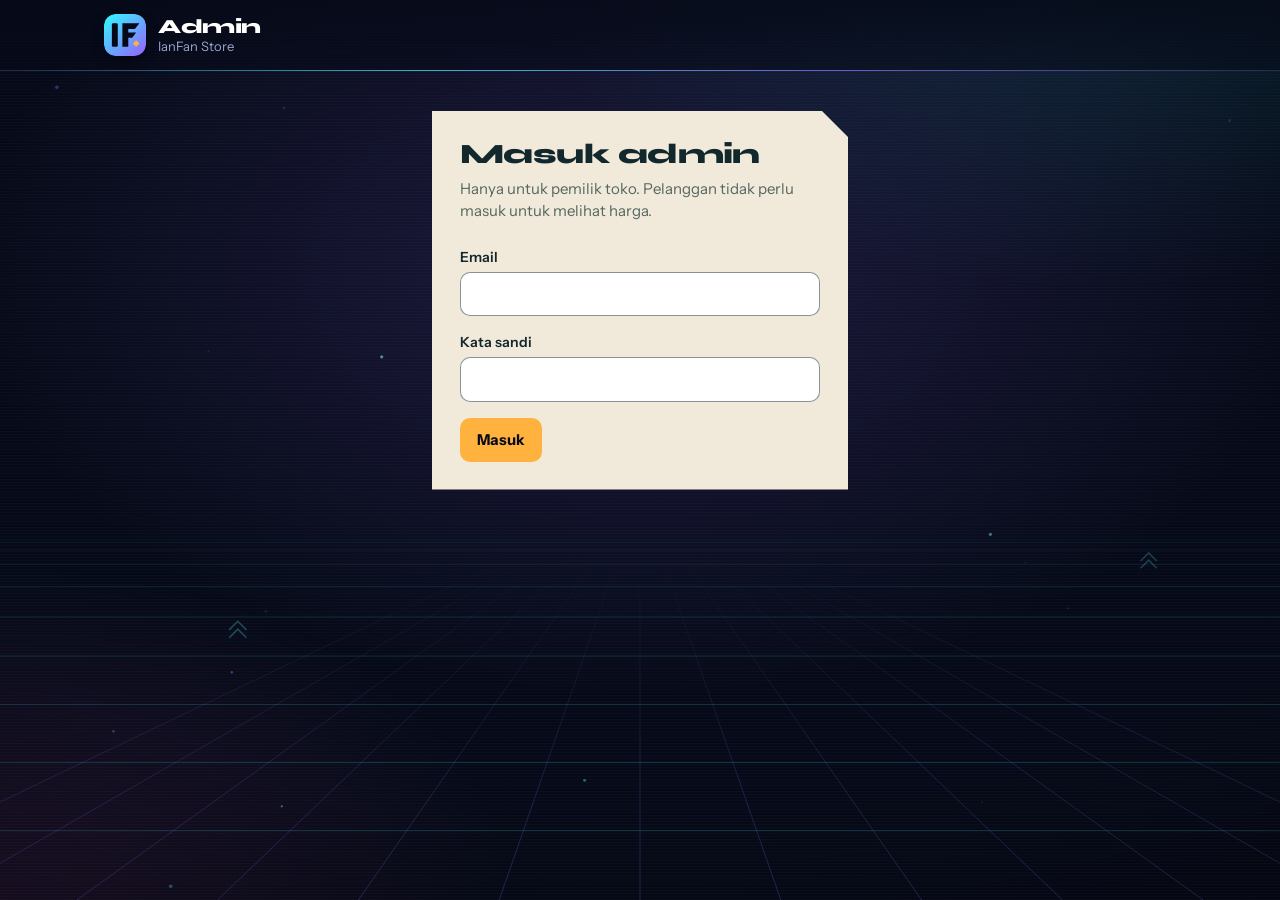
==== admin/index.html @ e7a220fb "Daftar harga satu kategori per tampilan + isi paket dilipat; admin: kategori dilipat, cari produk, s" ====
<!DOCTYPE html>
<html lang="id" data-basis="../">
<head>
<meta charset="utf-8">
<meta name="viewport" content="width=device-width, initial-scale=1">
<meta name="color-scheme" content="dark">
<meta name="robots" content="noindex">
<meta name="theme-color" content="#060a18">
<link rel="icon" href="../assets/img/favicon.svg" type="image/svg+xml">
<link rel="icon" href="../assets/img/favicon-32.png" sizes="32x32" type="image/png">
<link rel="apple-touch-icon" href="../assets/img/apple-touch-icon.png">
<title>Admin | IanFan Store</title>
<link rel="preload" href="../assets/fonts/syne-latin-wght-normal.woff2" as="font" type="font/woff2" crossorigin>
<link rel="preload" href="../assets/fonts/instrument-sans-latin-wght-normal.woff2" as="font" type="font/woff2" crossorigin>
<link rel="stylesheet" href="../assets/css/style.css?v=5">
<link rel="stylesheet" href="../assets/css/tema.css?v=5">
</head>
<body class="halaman-admin">
<canvas id="latar" aria-hidden="true"></canvas>
<a class="lewati" href="#isi">Lewati ke isi</a>

<header class="kepala">
  <div class="wadah kepala-isi">
    <a class="merek" href="../" aria-label="IanFan Store, ke situs">
      <span class="merek-tanda" aria-hidden="true"><img src="../assets/img/logo.svg" width="42" height="42" alt=""></span>
      <span class="merek-nama">Admin<span class="merek-ket" id="namaTokoAdmin">IanFan Store</span></span>
    </a>
    <div class="kepala-aksi" id="aksiKepala" hidden>
      <a class="btn btn--terang btn--kecil" href="../" target="_blank" rel="noopener">Lihat situs</a>
      <button type="button" class="btn btn--terang btn--kecil" id="btn-keluar">Keluar</button>
    </div>
  </div>
</header>

<main id="isi" tabindex="-1">
  <div class="wadah">
    <p class="status" id="memuat">Memuat…</p>

    <!-- Masuk -->
    <section id="v-masuk" class="panel-admin panel-masuk" hidden aria-labelledby="h-masuk">
      <h1 id="h-masuk">Masuk admin</h1>
      <p class="bantu-p">Hanya untuk pemilik toko. Pelanggan tidak perlu masuk untuk melihat harga.</p>
      <form id="form-masuk" novalidate>
        <div class="isian"><label for="email">Email</label><input id="email" type="email" autocomplete="username" required></div>
        <div class="isian"><label for="sandi">Kata sandi</label><input id="sandi" type="password" autocomplete="current-password" required></div>
        <button class="btn btn--amber" type="submit" id="btn-masuk">Masuk</button>
        <p class="galat-p" id="galat-masuk" role="alert"></p>
      </form>
    </section>

    <!-- Admin -->
    <div id="v-admin" hidden>
      <div class="pita" id="pita-lokal" role="note" hidden>
        <strong>Mode lokal.</strong> Perubahan di halaman ini hanya tersimpan di browser ini, jadi pelanggan belum melihatnya.
        Sambungkan database (README, langkah 2) agar perubahan langsung tampil untuk semua orang.
        Sementara itu, unduh data lalu simpan sebagai <code>data/games/&lt;kode&gt;/&lt;kode&gt;.json</code> di repo.
      </div>

      <div class="app-admin">
        <aside class="sisi" aria-label="Daftar game">
          <h1 class="judul-sisi">Game</h1>
          <div class="game-pilih" id="game-pilih" role="group" aria-label="Pilih game"></div>
          <div class="sisi-aksi">
            <button type="button" class="btn btn--amber btn--kecil" id="btn-game-baru">Tambah game</button>
            <button type="button" class="btn btn--terang btn--kecil" id="btn-ekspor">Unduh data</button>
            <button type="button" class="btn btn--terang btn--kecil" id="btn-setel" hidden>Kembalikan data awal</button>
          </div>
        </aside>

        <section class="utama" id="area-game" aria-live="polite"></section>
      </div>
    </div>
  </div>
</main>

<p class="toast" id="toast" role="status" aria-live="polite" hidden></p>

<!-- Dialog: game -->
<dialog id="dlg-game" aria-labelledby="dlg-game-h">
  <form id="form-game" novalidate>
    <h2 id="dlg-game-h">Game</h2>
    <div class="isian"><label for="g-nama">Nama game</label><input id="g-nama" type="text" maxlength="80" placeholder="Honkai: Star Rail" required></div>
    <div class="dua-kolom">
      <div class="isian"><label for="g-kode">Kode singkat</label><input id="g-kode" type="text" maxlength="12" placeholder="HSR"><p class="petunjuk">Tampil besar di kartu. Contoh: HSR, ML, GI.</p></div>
      <div class="isian"><label for="g-slug">Alamat (huruf kecil)</label><input id="g-slug" type="text" maxlength="40" placeholder="hsr"><p class="petunjuk" id="g-slug-ket">Dipakai di link, misalnya #/game/hsr.</p></div>
    </div>
    <div class="isian"><label for="g-sub">Keterangan singkat <span class="opsional">(opsional)</span></label><input id="g-sub" type="text" maxlength="160" placeholder="Joki akun, rawat akun, eksplorasi"></div>
    <div class="isian logo-isian">
      <span class="label-p" id="g-logo-l">Logo game <span class="opsional">(opsional)</span></span>
      <div class="logo-baris">
        <span class="logo-pratinjau" id="g-logo-pr" aria-hidden="true"></span>
        <div class="logo-aksi" role="group" aria-labelledby="g-logo-l">
          <button type="button" class="btn btn--garis btn--kecil" id="g-logo-cari">Cari otomatis</button>
          <label class="btn btn--garis btn--kecil" for="g-logo-file">Unggah gambar</label>
          <input id="g-logo-file" type="file" accept="image/*" hidden>
          <button type="button" class="btn btn--garis btn--kecil" id="g-logo-hapus">Hapus</button>
        </div>
      </div>
      <input id="g-logo-link" type="text" inputmode="url" placeholder="atau tempel link gambar (https://...)" aria-label="Link gambar logo" autocomplete="off">
      <p class="petunjuk" id="g-logo-ket" role="status">Dicari otomatis dari nama game. Pilih yang paling cocok.</p>
      <div class="logo-hasil" id="g-logo-hasil"></div>
    </div>
    <label class="centang"><input id="g-aktif" type="checkbox" checked> Tampilkan di situs</label>
    <p class="galat-p" id="g-galat" role="alert"></p>
    <div class="dlg-aksi"><button type="button" class="btn btn--garis" data-tutup>Batal</button><button class="btn btn--amber" type="submit">Simpan</button></div>
  </form>
</dialog>

<!-- Dialog: kategori -->
<dialog id="dlg-kat" aria-labelledby="dlg-kat-h">
  <form id="form-kat" novalidate>
    <h2 id="dlg-kat-h">Kategori</h2>
    <div class="isian"><label for="k-nama">Nama kategori</label><input id="k-nama" type="text" maxlength="80" placeholder="Rawat Akun" required></div>
    <div class="isian"><label for="k-ket">Catatan untuk pelanggan <span class="opsional">(opsional)</span></label><textarea id="k-ket" rows="3" maxlength="500" placeholder="Contoh: Ambil chest, puzzle, dan minigame di dunia tersebut."></textarea></div>
    <p class="galat-p" id="k-galat" role="alert"></p>
    <div class="dlg-aksi"><button type="button" class="btn btn--garis" data-tutup>Batal</button><button class="btn btn--amber" type="submit">Simpan</button></div>
  </form>
</dialog>

<!-- Dialog: produk -->
<dialog id="dlg-prod" aria-labelledby="dlg-prod-h">
  <form id="form-prod" novalidate>
    <h2 id="dlg-prod-h">Produk</h2>
    <div class="isian"><label for="p-nama">Nama produk</label><input id="p-nama" type="text" maxlength="120" placeholder="Paket Lv" required></div>
    <div class="isian"><label for="p-termasuk">Yang termasuk <span class="opsional">(opsional)</span></label><textarea id="p-termasuk" rows="3" maxlength="600" placeholder="Contoh: LV sampai 60, bonus rank X4"></textarea></div>
    <fieldset class="opsi-set">
      <legend>Harga</legend>
      <p class="petunjuk">Ketik angka biasa (60000) atau singkat (60k). Satu produk boleh punya beberapa harga, misalnya per map dan paket semua map.</p>
      <div id="p-opsi"></div>
      <button type="button" class="btn btn--garis btn--kecil" id="p-tambah-opsi">Tambah pilihan harga</button>
    </fieldset>
    <label class="centang"><input id="p-tersedia" type="checkbox" checked> Tersedia (matikan jika sedang penuh atau tutup)</label>
    <p class="galat-p" id="p-galat" role="alert"></p>
    <div class="dlg-aksi"><button type="button" class="btn btn--garis" data-tutup>Batal</button><button class="btn btn--amber" type="submit">Simpan</button></div>
  </form>
</dialog>

<!-- Dialog: impor teks -->
<dialog id="dlg-impor" aria-labelledby="dlg-impor-h" class="lebar">
  <form id="form-impor" novalidate>
    <h2 id="dlg-impor-h">Impor dari teks</h2>
    <p class="petunjuk">Tempel daftar harga dalam format di bawah. Hasilnya diperiksa dulu sebelum dimasukkan.</p>
    <details class="contoh">
      <summary>Lihat format</summary>
      <pre>---------- RAWAT AKUN ----------
Monthly = 65K
  Termasuk: Daily, Weekly boss, MoC
1 Patch = 100K

---------- EKSPLORASI ----------
KET: Ambil chest dan puzzle di dunia tersebut.
Penacony = 20K-30K/map, paket semua map 180K

TIDAK MASUK LIST   (semua di bawah baris ini diabaikan)</pre>
      <p class="petunjuk">Baris <code>Nama = Harga</code> adalah produk. Baris <code>Termasuk:</code> dan <code>KET:</code> hanya keterangan. Beberapa harga dipisah koma.</p>
    </details>
    <div class="isian"><label for="i-teks">Teks daftar harga</label><textarea id="i-teks" rows="10" spellcheck="false"></textarea></div>
    <button type="button" class="btn btn--ink btn--kecil" id="i-baca">Periksa teks</button>
    <div id="i-hasil" class="hasil-impor" role="status"></div>
    <label class="centang" id="i-ganti-wrap" hidden><input id="i-ganti" type="checkbox"> Hapus dulu semua kategori game ini, ganti dengan isi teks</label>
    <p class="galat-p" id="i-galat" role="alert"></p>
    <div class="dlg-aksi"><button type="button" class="btn btn--garis" data-tutup>Batal</button><button class="btn btn--amber" type="submit" id="i-masuk" disabled>Masukkan ke game</button></div>
  </form>
</dialog>

<!-- Dialog: konfirmasi -->
<dialog id="dlg-konfirm" aria-labelledby="dlg-konfirm-h">
  <form method="dialog" id="form-konfirm">
    <h2 id="dlg-konfirm-h">Yakin?</h2>
    <p id="konfirm-isi" class="konfirm-isi"></p>
    <div class="dlg-aksi"><button type="button" class="btn btn--garis" data-tutup>Batal</button><button class="btn btn--bahaya-isi" type="submit" id="konfirm-ya" value="ya">Hapus</button></div>
  </form>
</dialog>

<script src="../assets/js/config/config.js?v=5"></script>
<script src="../assets/js/lib/util.js?v=5"></script>
<script src="../assets/js/lib/impor.js?v=5"></script>
<script src="../assets/js/lib/logo.js?v=1"></script>
<script src="../assets/js/data/data.js?v=5"></script>
<script src="../assets/js/lib/latar.js?v=5" defer></script>
<script src="../assets/js/pages/admin.js?v=5" defer></script>
</body>
</html>
---- assets/css/style.css ----
/* IanFan Store.
   Gagasan: papan menu. Latar teal tinta yang gelap, daftar harga di atas kertas pasir
   dengan titik penghubung nama ke harga (seperti daftar menu), amber hanya untuk aksi dan penanda. */

@font-face { font-family: "Syne"; src: url("../fonts/syne-latin-wght-normal.woff2") format("woff2"); font-weight: 400 800; font-style: normal; font-display: swap; }
@font-face { font-family: "Instrument Sans"; src: url("../fonts/instrument-sans-latin-wght-normal.woff2") format("woff2"); font-weight: 400 700; font-style: normal; font-display: swap; }

:root {
  --ink: #0c2a2f;
  --ink-2: #12373d;
  --ink-3: #1b4a52;
  --garis-d: rgba(241, 234, 219, .18);
  --pasir: #f1eadb;
  --pasir-2: #e4d9c0;
  --teks-p: #13282c;
  --redup-p: #566660;
  --teks-d: #f1eadb;
  --redup-d: #a9bfba;
  --amber: #ffb23e;
  --amber-2: #f09a14;
  --galat-p: #a8322a;
  --galat-d: #ff9d8a;
  --ok-p: #1c6b45;

  --font-display: "Syne", "Segoe UI", system-ui, sans-serif;
  --font-body: "Instrument Sans", "Segoe UI", system-ui, sans-serif;

  --s-2xs: 4px; --s-xs: 8px; --s-sm: 12px; --s-md: 16px; --s-lg: 24px; --s-xl: 40px; --s-2xl: 72px;
  --radius: 4px;
  --tap: 44px;
  --potong: 26px;
}

* { box-sizing: border-box; }
html { -webkit-text-size-adjust: 100%; scroll-behavior: smooth; }
body {
  margin: 0; min-height: 100vh;
  font-family: var(--font-body); font-size: 1rem; line-height: 1.5;
  color: var(--teks-d); background: var(--ink);
  display: flex; flex-direction: column;
}
h1, h2, h3 { font-family: var(--font-display); margin: 0; }
p { margin: 0; }
a { color: inherit; }
button { font-family: inherit; cursor: pointer; }
button:disabled { opacity: .55; cursor: not-allowed; }
input, select, textarea { font-family: inherit; }
img, svg { max-width: 100%; }
:focus-visible { outline: 3px solid var(--amber); outline-offset: 3px; }
.sr-only { position: absolute; width: 1px; height: 1px; margin: -1px; padding: 0; overflow: hidden; clip-path: inset(50%); white-space: nowrap; border: 0; }
[hidden] { display: none !important; }

.lewati { position: absolute; left: var(--s-md); top: -4rem; background: var(--amber); color: var(--ink); padding: var(--s-xs) var(--s-md); border-radius: var(--radius); font-weight: 600; z-index: 100; }
.lewati:focus { top: var(--s-md); }

.wadah { width: 100%; max-width: 72rem; margin-inline: auto; padding-inline: clamp(16px, 4vw, 40px); }
main { flex: 1; padding-bottom: var(--s-2xl); }

/* ---------- Kepala ---------- */
.kepala { padding-block: var(--s-md); }
.kepala-isi { display: flex; align-items: center; justify-content: space-between; gap: var(--s-md); }
.merek { display: inline-flex; align-items: center; gap: var(--s-sm); text-decoration: none; }
.merek-tanda { width: 40px; height: 40px; display: grid; place-items: center; background: var(--amber); color: var(--ink); font-family: var(--font-display); font-weight: 800; font-size: 1.0625rem; letter-spacing: -.04em; clip-path: polygon(0 0, calc(100% - 10px) 0, 100% 10px, 100% 100%, 0 100%); }
.merek-nama { white-space: nowrap; font-family: var(--font-display); font-weight: 800; font-size: 1.25rem; letter-spacing: -.02em; line-height: 1; }
.merek-ket { display: block; margin-top: 3px; font-family: var(--font-body); font-weight: 400; font-size: .8125rem; letter-spacing: 0; color: var(--redup-d); }
.tautan-balik { white-space: nowrap; display: inline-flex; align-items: center; gap: var(--s-xs); min-height: var(--tap); color: var(--teks-d); font-size: .9375rem; font-weight: 500; text-decoration: none; }
.tautan-balik:hover { color: var(--amber); }

/* ---------- Beranda ---------- */
.hero { padding-block: clamp(var(--s-lg), 6vw, var(--s-2xl)) clamp(var(--s-lg), 4vw, var(--s-xl)); }
.hero h1 { font-size: clamp(2.375rem, 1.1rem + 5.6vw, 5rem); font-weight: 800; line-height: 1.02; letter-spacing: -.035em; max-width: 14ch; }
.lead { margin-top: var(--s-md); max-width: 46ch; font-size: 1.0625rem; color: var(--redup-d); }

.grid-game { display: grid; grid-template-columns: repeat(auto-fill, minmax(min(100%, 19rem), 1fr)); gap: var(--s-md); list-style: none; margin: 0; padding: 0; }
.kartu-game {
  position: relative; display: flex; flex-direction: column; gap: var(--s-sm); height: 100%;
  padding: var(--s-lg); text-decoration: none;
  color: var(--teks-p); background: var(--pasir);
  clip-path: polygon(0 0, calc(100% - var(--potong)) 0, 100% var(--potong), 100% 100%, 0 100%);
  transition: transform .18s ease, background-color .18s ease;
}
.kartu-game:hover { transform: translateY(-4px); background: #fbf5e7; }
.kartu-game:focus-visible { outline-offset: -4px; outline-color: var(--ink); }
.kode { align-self: flex-start; padding: 6px 14px 8px; background: var(--ink); color: var(--amber); font-family: var(--font-display); font-weight: 800; font-size: clamp(1.75rem, 1.2rem + 2vw, 2.5rem); line-height: 1; letter-spacing: -.03em; }
.kartu-game h2 { font-size: 1.375rem; font-weight: 700; letter-spacing: -.015em; line-height: 1.2; }
.kartu-sub { color: var(--redup-p); font-size: .9375rem; }
.kartu-meta { margin-top: auto; padding-top: var(--s-sm); display: flex; flex-wrap: wrap; align-items: center; justify-content: space-between; gap: var(--s-xs) var(--s-md); border-top: 2px dotted rgba(19, 40, 44, .3); font-size: .9375rem; }
.kartu-meta strong { font-weight: 700; }
.kartu-lihat { display: inline-flex; align-items: center; gap: 6px; font-weight: 700; }
.kartu-lihat svg { transition: transform .18s ease; }
.kartu-game:hover .kartu-lihat svg { transform: translateX(4px); }

.kosong { padding: var(--s-xl) var(--s-lg); border: 2px dashed var(--garis-d); text-align: center; color: var(--redup-d); }
.kosong strong { display: block; color: var(--teks-d); font-family: var(--font-display); font-size: 1.25rem; margin-bottom: var(--s-xs); }
.status { padding: var(--s-lg) 0; color: var(--redup-d); }
.status--galat { color: var(--galat-d); }

/* ---------- Halaman game ---------- */
.judul-game { display: flex; flex-wrap: wrap; align-items: flex-end; gap: var(--s-md) var(--s-lg); padding-block: var(--s-lg) var(--s-lg); }
.judul-game .kode { font-size: clamp(2rem, 1.4rem + 3vw, 3.5rem); padding: 8px 18px 10px; }
.judul-game h1 { font-size: clamp(1.75rem, 1.2rem + 2.6vw, 3rem); font-weight: 800; line-height: 1.05; letter-spacing: -.03em; }
.meta-game { margin-top: var(--s-xs); color: var(--redup-d); font-size: .9375rem; }

.alat { position: sticky; top: 0; z-index: 20; background: var(--ink); border-block: 1px solid var(--garis-d); padding-block: var(--s-sm); margin-bottom: var(--s-lg); }
.alat-isi { display: flex; flex-direction: column; gap: var(--s-sm); }
.cari { position: relative; }
.cari input { width: 100%; min-height: var(--tap); padding: 0 var(--s-md) 0 44px; color: var(--teks-d); background: var(--ink-2); border: 1px solid var(--garis-d); border-radius: var(--radius); font-size: 1rem; }
.cari input::placeholder { color: var(--redup-d); }
.cari input:focus-visible { outline-offset: 0; border-color: var(--amber); }
.cari svg { position: absolute; left: 14px; top: 50%; transform: translateY(-50%); color: var(--redup-d); pointer-events: none; }
.chip-nav { display: flex; gap: var(--s-xs); overflow-x: auto; padding-bottom: 2px; scrollbar-width: none; -webkit-overflow-scrolling: touch; }
.chip-nav::-webkit-scrollbar { display: none; }
.chip { flex: none; min-height: 38px; padding: 0 var(--s-md); color: var(--teks-d); background: transparent; border: 1px solid var(--garis-d); border-radius: var(--radius); font-size: .9375rem; font-weight: 500; white-space: nowrap; }
.chip:hover { border-color: var(--teks-d); }
.chip[aria-current="true"] { background: var(--amber); border-color: var(--amber); color: var(--ink); font-weight: 600; }
@media (min-width: 56rem) { .alat-isi { flex-direction: row; align-items: center; } .cari { flex: 0 0 20rem; } .chip-nav { flex: 1; min-width: 0; } }

.blok { scroll-margin-top: 9.5rem; margin-bottom: var(--s-xl); break-inside: avoid; }
@media (min-width: 64rem) { #blok-daftar { columns: 2; column-gap: var(--s-xl); } }
.blok-kepala { display: flex; flex-wrap: wrap; align-items: baseline; gap: var(--s-2xs) var(--s-md); margin-bottom: var(--s-sm); }
.blok h2 { font-size: clamp(1.375rem, 1.1rem + 1.2vw, 1.875rem); font-weight: 700; letter-spacing: -.02em; line-height: 1.15; }
.blok-jumlah { color: var(--redup-d); font-size: .9375rem; }
.catatan { margin-bottom: var(--s-sm); padding: var(--s-sm) var(--s-md); border: 1px dashed var(--amber); border-radius: var(--radius); color: var(--teks-d); font-size: .9375rem; max-width: 62ch; }

.menu { list-style: none; margin: 0; padding: 0; color: var(--teks-p); background: var(--pasir); clip-path: polygon(0 0, calc(100% - var(--potong)) 0, 100% var(--potong), 100% 100%, 0 100%); }
.item { padding: var(--s-md) clamp(16px, 3vw, 28px); }
.item + .item { border-top: 1px dashed rgba(19, 40, 44, .3); }
.baris { display: flex; align-items: baseline; gap: var(--s-xs); }
.nama { font-weight: 600; font-size: 1.0625rem; line-height: 1.3; min-width: 0; overflow-wrap: anywhere; }
.titik { flex: 1; min-width: 1rem; border-bottom: 2px dotted rgba(19, 40, 44, .38); align-self: baseline; }
.harga { flex: none; font-weight: 700; font-size: 1.125rem; font-variant-numeric: tabular-nums; white-space: nowrap; }
.opsi { display: flex; align-items: baseline; gap: var(--s-xs); margin-top: 6px; padding-left: var(--s-md); }
.opsi-label { color: var(--redup-p); font-size: .9375rem; min-width: 0; overflow-wrap: anywhere; }
.opsi .harga { font-size: 1rem; }
.item-nama-saja .nama { font-size: 1.125rem; }
.termasuk { margin-top: 6px; max-width: 64ch; color: var(--redup-p); font-size: .9375rem; line-height: 1.5; }
.habis .nama, .habis .harga, .habis .opsi { opacity: .5; }
.habis .harga, .habis .opsi .harga { text-decoration: line-through; }
.label-habis { flex: none; align-self: center; padding: 1px 8px; border: 1px solid var(--galat-p); color: var(--galat-p); border-radius: 3px; font-size: .75rem; font-weight: 700; }
.pesan { display: inline-flex; align-items: center; min-height: 36px; margin-top: var(--s-xs); padding: 0 var(--s-sm); color: var(--ink); background: var(--amber); border-radius: var(--radius); font-size: .875rem; font-weight: 700; text-decoration: none; }
.pesan:hover { background: var(--amber-2); }
.pesan:focus-visible { outline-color: var(--ink); }

.kaki { padding-block: var(--s-lg); border-top: 1px solid var(--garis-d); color: var(--redup-d); font-size: .875rem; }
.kaki-isi { display: flex; flex-wrap: wrap; justify-content: space-between; gap: var(--s-xs) var(--s-lg); }
.kaki a { color: var(--redup-d); }
.kaki a:hover { color: var(--amber); }

/* ---------- Gerak: satu rangkaian saat halaman muncul ---------- */
@media (prefers-reduced-motion: no-preference) {
  @keyframes naik { from { opacity: 0; transform: translateY(16px); } to { opacity: 1; transform: none; } }
  @keyframes pop { 0% { opacity: 0; transform: scale(.6) rotate(-8deg); } 70% { opacity: 1; transform: scale(1.08) rotate(2deg); } 100% { opacity: 1; transform: none; } }
  .merek-tanda { animation: pop .55s cubic-bezier(.3, 1.4, .5, 1) backwards; }
  .tampil > * { animation: naik .55s cubic-bezier(.2, .7, .2, 1) backwards; }
  .tampil > :nth-child(1) { animation-delay: .05s; }
  .tampil > :nth-child(2) { animation-delay: .13s; }
  .tampil > :nth-child(3) { animation-delay: .21s; }
  .tampil > :nth-child(4) { animation-delay: .29s; }
  .tampil > :nth-child(n+5) { animation-delay: .37s; }
  .grid-game > li { animation: naik .55s cubic-bezier(.2, .7, .2, 1) backwards; }
  .grid-game > li:nth-child(1) { animation-delay: .3s; }
  .grid-game > li:nth-child(2) { animation-delay: .4s; }
  .grid-game > li:nth-child(3) { animation-delay: .5s; }
  .grid-game > li:nth-child(n+4) { animation-delay: .6s; }
}
@media (prefers-reduced-motion: reduce) {
  html { scroll-behavior: auto; }
  *, *::before, *::after { transition: none !important; }
}

/* =====================================================================
   Admin
   ===================================================================== */
.kepala-aksi { display: flex; gap: var(--s-xs); }

.btn { display: inline-flex; align-items: center; justify-content: center; gap: var(--s-xs); min-height: var(--tap); padding: 0 var(--s-md); border: 1px solid transparent; border-radius: var(--radius); font-size: .9375rem; font-weight: 700; line-height: 1.2; text-align: center; text-decoration: none; transition: background-color .12s ease, border-color .12s ease; }
.btn--kecil { min-height: 36px; padding: 0 var(--s-sm); font-size: .875rem; }
.btn--amber { background: var(--amber); color: var(--ink); }
.btn--amber:hover:not(:disabled) { background: var(--amber-2); }
.btn--ink { background: var(--ink); color: var(--teks-d); }
.btn--ink:hover:not(:disabled) { background: var(--ink-3); }
.btn--garis { background: transparent; color: var(--teks-p); border-color: rgba(19, 40, 44, .45); }
.btn--garis:hover:not(:disabled) { background: var(--pasir-2); border-color: var(--teks-p); }
.btn--bahaya { background: transparent; color: var(--galat-p); border-color: var(--galat-p); }
.btn--bahaya:hover:not(:disabled) { background: rgba(168, 50, 42, .1); }
.btn--bahaya-isi { min-height: var(--tap); padding: 0 var(--s-md); border: 0; border-radius: var(--radius); background: var(--galat-p); color: #fff; font-weight: 700; font-size: .9375rem; }
.btn--terang { background: transparent; color: var(--teks-d); border-color: var(--garis-d); }
.btn--terang:hover:not(:disabled) { border-color: var(--teks-d); }
.btn:focus-visible, .ikon-btn:focus-visible, .btn--bahaya-isi:focus-visible { outline-color: var(--amber); }
.panel-admin .btn:focus-visible, dialog .btn:focus-visible, dialog .btn--bahaya-isi:focus-visible, .panel-admin .ikon-btn:focus-visible { outline-color: var(--ink); }

.panel-admin { color: var(--teks-p); background: var(--pasir); padding: clamp(16px, 3vw, 28px); clip-path: polygon(0 0, calc(100% - var(--potong)) 0, 100% var(--potong), 100% 100%, 0 100%); }
.panel-admin h1, .panel-admin h2 { letter-spacing: -.02em; }
.panel-masuk { max-width: 26rem; margin: var(--s-xl) auto 0; }
.panel-masuk h1 { font-size: 1.75rem; font-weight: 800; line-height: 1.1; }
.bantu-p { margin: var(--s-xs) 0 var(--s-lg); color: var(--redup-p); font-size: .9375rem; }
.galat-p { margin-top: var(--s-sm); color: var(--galat-p); font-size: .9375rem; font-weight: 500; }
.galat-p:empty { display: none; }
.petunjuk { margin-top: 4px; color: var(--redup-p); font-size: .8125rem; line-height: 1.45; }

.isian { margin-bottom: var(--s-md); }
.isian label, .opsi-set legend { display: block; margin-bottom: 4px; font-size: .875rem; font-weight: 600; }
.isian input[type="text"], .isian input[type="email"], .isian input[type="password"], .isian textarea, .isian select, dialog textarea {
  width: 100%; min-height: var(--tap); padding: 10px 12px;
  color: var(--teks-p); background: #fff; border: 1px solid rgba(19, 40, 44, .5); border-radius: var(--radius);
  font-size: 1rem; line-height: 1.4;
}
textarea { resize: vertical; }
.isian input:focus-visible, .isian textarea:focus-visible, dialog textarea:focus-visible { outline: 3px solid var(--ink); outline-offset: 1px; }
.opsional { font-weight: 400; color: var(--redup-p); }
.centang { display: flex; align-items: flex-start; gap: var(--s-xs); margin-bottom: var(--s-md); font-size: .9375rem; cursor: pointer; }
.centang input, .saklar input { width: 20px; height: 20px; margin: 1px 0 0; accent-color: var(--ink); flex: none; }
.dua-kolom { display: grid; grid-template-columns: minmax(0, 1fr); gap: 0 var(--s-md); }
@media (min-width: 36rem) { .dua-kolom { grid-template-columns: repeat(2, minmax(0, 1fr)); } }

.pita { margin-bottom: var(--s-lg); padding: var(--s-sm) var(--s-md); background: var(--ink-2); border: 1px dashed var(--amber); border-radius: var(--radius); font-size: .9375rem; line-height: 1.55; }
.pita code { background: rgba(255, 255, 255, .08); color: var(--teks-d); }

.app-admin { display: grid; grid-template-columns: minmax(0, 1fr); gap: var(--s-lg); padding-top: var(--s-md); }
@media (min-width: 56rem) { .app-admin { grid-template-columns: 15rem minmax(0, 1fr); gap: var(--s-xl); align-items: start; } .sisi { position: sticky; top: var(--s-md); } }
.judul-sisi { font-size: 1.25rem; font-weight: 800; letter-spacing: -.02em; margin-bottom: var(--s-sm); }
.game-pilih { display: flex; flex-wrap: wrap; gap: var(--s-xs); margin-bottom: var(--s-md); }
@media (min-width: 56rem) { .game-pilih { flex-direction: column; flex-wrap: nowrap; } .game-pilih .chip { text-align: left; } }
.chip[aria-pressed="true"] { background: var(--amber); border-color: var(--amber); color: var(--ink); font-weight: 600; }
.tanda-sembunyi { font-weight: 400; opacity: .8; }
.kosong-kecil { color: var(--redup-d); font-size: .9375rem; padding: var(--s-xs) 0; }
.panel-admin .kosong-kecil { color: var(--redup-p); }
.sisi-aksi { display: flex; flex-wrap: wrap; gap: var(--s-xs); }
@media (min-width: 56rem) { .sisi-aksi { flex-direction: column; align-items: stretch; } }

.kode--kecil { padding: 4px 12px 6px; font-size: 1.5rem; }
.game-kepala { display: flex; flex-wrap: wrap; align-items: center; gap: var(--s-sm) var(--s-md); padding-bottom: var(--s-md); border-bottom: 2px solid var(--teks-p); }
.game-judul { flex: 1 1 14rem; min-width: 0; }
.game-judul h2 { font-size: clamp(1.375rem, 1.1rem + 1.2vw, 1.875rem); font-weight: 800; line-height: 1.1; }
.meta-admin { margin-top: 4px; color: var(--redup-p); font-size: .875rem; overflow-wrap: anywhere; }
.label-aktif { color: var(--ok-p); font-weight: 600; }
.label-sembunyi { color: var(--galat-p); font-weight: 600; }
.game-aksi, .alat-admin { display: flex; flex-wrap: wrap; gap: var(--s-xs); }
.alat-admin { padding-block: var(--s-md); }
.kosong-admin { max-width: 32rem; }
.kosong-admin h2 { font-size: 1.5rem; font-weight: 800; margin-bottom: var(--s-xs); }
.kosong-admin p { margin-bottom: var(--s-md); color: var(--redup-p); }

.kat-admin { padding-block: var(--s-md); border-top: 1px dashed rgba(19, 40, 44, .4); }
.kat-kepala { display: flex; flex-wrap: wrap; align-items: center; justify-content: space-between; gap: var(--s-xs) var(--s-md); }
.kat-kepala h3 { font-size: 1.25rem; font-weight: 700; letter-spacing: -.015em; }
.jml { font-family: var(--font-body); font-size: .875rem; font-weight: 400; color: var(--redup-p); }
.kat-aksi { display: flex; flex-wrap: wrap; align-items: center; gap: var(--s-xs); }
.ket-admin { margin-top: var(--s-xs); padding: var(--s-xs) var(--s-sm); border: 1px dashed rgba(19, 40, 44, .45); border-radius: var(--radius); color: var(--redup-p); font-size: .9375rem; }
.ikon-btn { width: 36px; height: 36px; display: inline-grid; place-items: center; flex: none; color: var(--teks-p); background: transparent; border: 1px solid rgba(19, 40, 44, .45); border-radius: var(--radius); }
.ikon-btn:hover { background: var(--pasir-2); border-color: var(--teks-p); }
.daftar-prod { list-style: none; margin: var(--s-sm) 0 var(--s-sm); padding: 0; }
.baris-admin { display: flex; flex-wrap: wrap; align-items: center; justify-content: space-between; gap: var(--s-xs) var(--s-md); padding: var(--s-sm) 0; }
.baris-admin + .baris-admin { border-top: 1px dashed rgba(19, 40, 44, .25); }
.baris-info { flex: 1 1 16rem; min-width: 0; }
.nama-admin { font-weight: 700; overflow-wrap: anywhere; }
.harga-admin { font-size: .9375rem; font-variant-numeric: tabular-nums; }
.termasuk-admin { margin-top: 2px; color: var(--redup-p); font-size: .875rem; overflow-wrap: anywhere; }
.nonaktif .nama-admin, .nonaktif .harga-admin, .nonaktif .termasuk-admin { opacity: .55; }
.baris-aksi { display: flex; flex-wrap: wrap; align-items: center; gap: var(--s-xs); }
.saklar { display: inline-flex; align-items: center; gap: 6px; min-height: 36px; margin-right: var(--s-xs); font-size: .875rem; font-weight: 600; cursor: pointer; }

dialog { width: min(34rem, calc(100vw - 24px)); max-height: calc(100dvh - 24px); padding: clamp(18px, 3vw, 28px); color: var(--teks-p); background: var(--pasir); border: 0; overflow-y: auto; clip-path: polygon(0 0, calc(100% - var(--potong)) 0, 100% var(--potong), 100% 100%, 0 100%); }
dialog.lebar { width: min(44rem, calc(100vw - 24px)); }
dialog::backdrop { background: rgba(5, 18, 21, .78); }
dialog h2 { margin-bottom: var(--s-md); font-size: 1.5rem; font-weight: 800; line-height: 1.15; letter-spacing: -.02em; }
.dlg-aksi { display: flex; flex-wrap: wrap; justify-content: flex-end; gap: var(--s-xs); margin-top: var(--s-md); }
.konfirm-isi { color: var(--redup-p); }
.opsi-set { margin: 0 0 var(--s-md); padding: var(--s-sm) var(--s-md) var(--s-md); border: 1px solid rgba(19, 40, 44, .35); border-radius: var(--radius); }
.opsi-set legend { padding-inline: 6px; }
.opsi-form { display: grid; grid-template-columns: repeat(auto-fit, minmax(8.5rem, 1fr)); gap: 0 var(--s-sm); align-items: end; margin-top: var(--s-sm); padding-bottom: var(--s-xs); border-bottom: 1px dashed rgba(19, 40, 44, .3); }
.opsi-form .isian { margin-bottom: var(--s-xs); }
.opsi-form .hapus-opsi { margin-bottom: var(--s-xs); }
#p-tambah-opsi { margin-top: var(--s-sm); }
.contoh { margin-bottom: var(--s-md); padding: var(--s-xs) var(--s-sm); border: 1px dashed rgba(19, 40, 44, .4); border-radius: var(--radius); }
.contoh summary { min-height: 32px; display: flex; align-items: center; font-weight: 600; cursor: pointer; }
.contoh pre { margin: var(--s-xs) 0; padding: var(--s-sm); overflow-x: auto; background: #fff; border-radius: var(--radius); font-size: .8125rem; line-height: 1.6; }
dialog code { background: rgba(19, 40, 44, .08); padding: 1px 5px; border-radius: 3px; }
#i-teks { font-family: ui-monospace, "Cascadia Mono", Consolas, monospace; font-size: .875rem; min-height: 12rem; }
.hasil-impor { margin: var(--s-sm) 0; }
.ringkas-impor { font-weight: 700; }
.daftar-impor { margin: var(--s-xs) 0; padding-left: 1.25rem; font-size: .9375rem; }
.peringatan-impor { margin-top: var(--s-sm); color: var(--galat-p); font-weight: 600; }

.toast { position: fixed; left: 50%; bottom: var(--s-lg); transform: translateX(-50%); z-index: 200; max-width: min(34rem, calc(100vw - 32px)); padding: var(--s-sm) var(--s-md); color: var(--ink); background: var(--amber); border-radius: var(--radius); font-weight: 600; box-shadow: 0 8px 28px rgba(0, 0, 0, .35); }
.toast--galat { color: #fff; background: var(--galat-p); }
@media (prefers-reduced-motion: no-preference) {
  @keyframes toast-naik { from { opacity: 0; transform: translate(-50%, 12px); } to { opacity: 1; transform: translate(-50%, 0); } }
  .toast:not([hidden]) { animation: toast-naik .22s ease-out; }
  dialog[open] { animation: naik .22s cubic-bezier(.2, .7, .2, 1); }
}

/* ---------- Admin: logo game ---------- */
.label-p { display: block; margin-bottom: 4px; font-size: .875rem; font-weight: 600; }
.logo-baris { display: flex; flex-wrap: wrap; align-items: center; gap: var(--s-sm); }
.logo-pratinjau { display: grid; place-items: center; flex: none; width: 56px; height: 56px; overflow: hidden; border-radius: 14px; background: #fff; border: 1px solid rgba(19, 40, 44, .25); }
.logo-pratinjau img { width: 100%; height: 100%; object-fit: cover; }
.logo-kosong { color: var(--redup-p); font-size: .75rem; font-weight: 600; }
.logo-aksi { display: flex; flex-wrap: wrap; gap: var(--s-xs); }
.logo-aksi label.btn { cursor: pointer; }
.logo-isian > input[type="text"] { margin-top: var(--s-xs); width: 100%; min-height: 40px; padding: 0 var(--s-sm); border: 1px solid rgba(19, 40, 44, .4); border-radius: var(--radius); background: #fff; color: var(--teks-p); font-size: .9375rem; }
.logo-hasil { display: flex; flex-wrap: wrap; gap: var(--s-xs); margin-top: var(--s-xs); }
.logo-hasil:empty { display: none; }
.logo-pilihan { padding: 0; width: 52px; height: 52px; overflow: hidden; border: 2px solid transparent; border-radius: 12px; background: #fff; }
.logo-pilihan:hover, .logo-pilihan:focus-visible { border-color: var(--ink); }
.logo-pilihan img { display: block; width: 100%; height: 100%; object-fit: cover; }

/* ---------- Admin: kategori dilipat, produk ringkas ---------- */
h1[tabindex="-1"]:focus { outline: none; }
.alat-admin { align-items: center; justify-content: space-between; gap: var(--s-sm) var(--s-md); }
.alat-kiri, .alat-kanan { display: flex; flex-wrap: wrap; align-items: center; gap: var(--s-xs); }
.alat-kanan { flex: 1 1 18rem; justify-content: flex-end; }
#cari-admin { flex: 1 1 12rem; min-width: 0; min-height: 36px; padding: 0 var(--s-sm); border: 1px solid rgba(19, 40, 44, .4); border-radius: var(--radius); background: #fff; color: var(--teks-p); font-size: .9375rem; }
#cari-admin:focus-visible { outline: 3px solid var(--ink); outline-offset: 1px; }
details.kat-admin { padding-block: 0; border-top: 1px solid rgba(19, 40, 44, .22); }
.kat-ringkas { display: flex; flex-wrap: wrap; align-items: center; gap: var(--s-xs) var(--s-sm); min-height: 56px; padding-block: var(--s-sm); cursor: pointer; list-style: none; }
.kat-ringkas::-webkit-details-marker { display: none; }
.kat-ringkas:focus-visible { outline: 3px solid var(--ink); outline-offset: -3px; }
.kat-panah { width: 10px; height: 10px; flex: none; border-right: 2.5px solid var(--teks-p); border-bottom: 2.5px solid var(--teks-p); transform: rotate(-45deg); transition: transform .2s ease; margin-inline: 4px 6px; }
details[open] > .kat-ringkas .kat-panah { transform: rotate(45deg); }
.kat-nama { font-family: var(--font-display); font-size: 1.1875rem; font-weight: 700; letter-spacing: -.015em; }
.tanda-habis { padding: 1px 8px; border: 1px solid var(--galat-p); border-radius: 999px; color: var(--galat-p); font-size: .75rem; font-weight: 700; }
.kat-isi { padding: 0 0 var(--s-md) 0; }
.kat-isi .kat-aksi { margin-bottom: var(--s-xs); }
.kat-isi .tambah-prod { margin-top: var(--s-xs); }
.baris-admin[hidden] { display: none; }
/* saklar tersedia/habis */
.saklar input { appearance: none; -webkit-appearance: none; position: relative; width: 40px; height: 22px; margin: 0; border-radius: 999px; background: #8a9893; transition: background-color .2s; }
.saklar input::after { content: ""; position: absolute; top: 3px; left: 3px; width: 16px; height: 16px; border-radius: 50%; background: #fff; transition: transform .2s; }
.saklar input:checked { background: var(--ok-p); }
.saklar input:checked::after { transform: translateX(18px); }
.saklar input:focus-visible { outline: 3px solid var(--ink); outline-offset: 2px; }
.saklar-teks { min-width: 4.5rem; }
/* menu aksi lain */
.lain { position: relative; }
.lain > summary { list-style: none; cursor: pointer; }
.lain > summary::-webkit-details-marker { display: none; }
.lain-isi { position: absolute; right: 0; top: calc(100% + 4px); z-index: 10; display: flex; flex-direction: column; min-width: 12rem; padding: 6px; background: #fff; border: 1px solid rgba(19, 40, 44, .35); border-radius: 10px; box-shadow: 0 12px 28px -10px rgba(0, 0, 0, .45); }
.lain-btn { min-height: 40px; padding: 0 var(--s-sm); border: 0; border-radius: 6px; background: none; color: var(--teks-p); font-size: .9375rem; font-weight: 600; text-align: left; }
.lain-btn:hover, .lain-btn:focus-visible { background: var(--pasir-2); }
.lain-bahaya { color: var(--galat-p); }
---- assets/css/tema.css ----
/* Tema "joki / piloting": HUD gelap, neon cyan + ungu, kaca buram, latar grid bergerak.
   Dimuat setelah style.css; menimpa token warna dan tampilan sisi pelanggan. */

:root {
  --ink: #060a18;
  --ink-2: #0d1430;
  --ink-3: #18215a;
  --garis-d: rgba(150, 170, 255, .2);
  --teks-d: #e9eeff;
  --redup-d: #98a5cf;
  --neon: #38f0ff;
  --ungu: #8f6bff;
  --pink: #ff5bd8;
  --kaca: rgba(13, 20, 48, .66);
  --radius: 10px;
  --r-besar: 20px;
  }

body { background: var(--ink); }
.aura { position: fixed; inset: 0; z-index: -2; pointer-events: none; contain: strict;
  background:
    radial-gradient(60rem 38rem at var(--mx, 50%) var(--my, 30%), rgba(143, 107, 255, .16), transparent 70%),
    radial-gradient(50rem 30rem at 85% -5%, rgba(56, 240, 255, .12), transparent 70%),
    radial-gradient(46rem 30rem at 0% 100%, rgba(255, 91, 216, .09), transparent 70%),
    var(--ink); }
#latar { position: fixed; contain: strict; inset: 0; width: 100%; height: 100%; z-index: -1; pointer-events: none; }
body::after { /* garis pindai halus + vinyet */
  content: ""; position: fixed; inset: 0; z-index: -1; pointer-events: none;
  background: repeating-linear-gradient(0deg, rgba(255, 255, 255, .018) 0 1px, transparent 1px 3px),
              radial-gradient(120% 90% at 50% 40%, transparent 55%, rgba(0, 0, 0, .5) 100%);
}
.progres { position: fixed; top: 0; left: 0; right: 0; height: 3px; z-index: 60; transform-origin: 0 50%; transform: scaleX(0); background: linear-gradient(90deg, var(--neon), var(--ungu), var(--pink)); }

/* ---------- Kepala ---------- */
.kepala { position: relative; padding-block: 14px; border-bottom: 1px solid var(--garis-d); background: linear-gradient(180deg, rgba(6, 10, 24, .85), rgba(6, 10, 24, .5)); }
.kepala::after { content: ""; position: absolute; left: 0; right: 0; bottom: -1px; height: 1px; background: linear-gradient(90deg, transparent, var(--neon), var(--ungu), transparent); opacity: .7; }
.merek-tanda { display: block; width: 42px; height: 42px; border-radius: 12px; clip-path: none; background: none; box-shadow: 0 6px 16px -6px rgba(0, 0, 0, .8); overflow: hidden; }
.merek-tanda img { display: block; width: 100%; height: 100%; }
.merek-nama { color: #fff; }
.merek-ket { -webkit-text-fill-color: var(--redup-d); }
.tautan-balik { padding-inline: 14px; border: 1px solid var(--garis-d); border-radius: 999px; background: rgba(255, 255, 255, .03); transition: border-color .2s, background-color .2s, color .2s; }
.tautan-balik:hover { border-color: var(--neon); background: rgba(56, 240, 255, .08); color: var(--neon); }

/* ---------- Beranda ---------- */
.hero { position: relative; overflow-x: clip; display: grid; gap: var(--s-lg); align-items: center; padding-block: clamp(28px, 6vw, 72px) clamp(20px, 3vw, 36px); }
.hero-teks { position: relative; z-index: 1; }
.hero h1 { text-wrap: balance; max-width: 15ch; font-size: clamp(2.25rem, 1rem + 5.2vw, 4.5rem); font-weight: 800; line-height: 1; letter-spacing: -.04em; }
.hero h1 .kata { display: inline-block; }
.hero h1 .neon { color: var(--neon); }
.lead { max-width: 48ch; margin-top: var(--s-md); font-size: 1.0625rem; color: var(--redup-d); }

.hud { position: absolute; right: 0; top: -.5rem; width: 9rem; aspect-ratio: 1; opacity: .5; pointer-events: none; display: grid; place-items: center; }
.hud .cincin { position: absolute; inset: 0; border-radius: 50%; border: 1.5px dashed rgba(56, 240, 255, .5); }
.hud .cincin:nth-child(2) { inset: 12%; border-style: solid; border-color: rgba(143, 107, 255, .55); border-width: 1px; border-top-color: transparent; border-bottom-color: transparent; }
.hud .cincin:nth-child(3) { inset: 26%; border-color: rgba(255, 91, 216, .45); }
.hud .inti { position: relative; display: grid; place-items: center; width: 38%; aspect-ratio: 1; border-radius: 28%; color: #06101c; background: linear-gradient(135deg, var(--neon), var(--ungu)); box-shadow: 0 18px 36px -10px rgba(56, 240, 255, .45); }
.hud .inti .ik { display: grid; place-items: center; width: 100%; height: 100%; }
.hud .inti .ik svg { width: 26px; height: 26px; }
.hud .sat { position: absolute; display: grid; place-items: center; width: 2.4rem; height: 2.4rem; border: 1px solid var(--garis-d); border-radius: 12px; background: var(--kaca); color: var(--neon); }
.hud .s1 { top: 2%; left: 14%; }
.hud .s2 { bottom: 4%; left: 6%; color: var(--ungu); }
.hud .s3 { top: 40%; right: 0; color: var(--pink); }
@media (min-width: 48rem) {
  .hero { grid-template-columns: minmax(0, 1.25fr) minmax(0, .75fr); }
  .hud { position: relative; right: auto; top: auto; width: min(100%, 22rem); justify-self: center; opacity: 1; }
  .hud .inti .ik svg { width: 44px; height: 44px; }
  .hud .sat { width: 3.2rem; height: 3.2rem; }
}

.pita { overflow: hidden; margin-block: var(--s-md) var(--s-lg); border-block: 1px solid var(--garis-d); background: rgba(255, 255, 255, .02); -webkit-mask-image: linear-gradient(90deg, transparent, #000 8%, #000 92%, transparent); mask-image: linear-gradient(90deg, transparent, #000 8%, #000 92%, transparent); }
.pita-isi { display: flex; width: max-content; will-change: transform; }
.pita-isi span { display: inline-flex; align-items: center; gap: 14px; padding: 11px 18px; font-family: var(--font-display); font-size: .875rem; font-weight: 700; letter-spacing: .14em; text-transform: uppercase; color: var(--redup-d); white-space: nowrap; }
.pita-isi span::after { content: ""; width: 7px; height: 7px; transform: rotate(45deg); background: var(--neon); box-shadow: 0 0 8px var(--neon); }


.grid-game { gap: var(--s-lg); }
.kartu-game { --rx: 0deg; --ry: 0deg; overflow: hidden; gap: var(--s-md); padding: var(--s-lg); border: 1px solid rgba(143, 107, 255, .4); border-radius: var(--r-besar); clip-path: none; color: var(--teks-d); background: linear-gradient(160deg, rgba(24, 33, 90, .85), rgba(9, 14, 36, .85)); box-shadow: 0 18px 50px -20px rgba(0, 0, 0, .8), 0 0 0 1px rgba(255, 255, 255, .04) inset; transform: perspective(900px) rotateX(var(--rx)) rotateY(var(--ry)); transition: transform .2s ease, border-color .25s ease, box-shadow .25s ease, background-color .25s; }
.kartu-game:hover { background: linear-gradient(160deg, rgba(30, 42, 110, .9), rgba(11, 17, 44, .9)); border-color: var(--neon); box-shadow: 0 22px 60px -18px rgba(56, 240, 255, .35), 0 0 0 1px rgba(56, 240, 255, .25) inset; transform: perspective(900px) rotateX(var(--rx)) rotateY(var(--ry)) translateY(-4px); }
.kartu-game::before { content: ""; position: absolute; inset: 0; pointer-events: none; background: radial-gradient(18rem 12rem at var(--px, 80%) var(--py, 0%), rgba(56, 240, 255, .18), transparent 70%); opacity: 0; transition: opacity .25s; }
.kartu-game:hover::before { opacity: 1; }
.kartu-game:focus-visible { outline-offset: 3px; outline-color: var(--neon); }
.kartu-atas { display: flex; align-items: center; justify-content: space-between; gap: var(--s-md); }
.kartu-ikon { display: grid; place-items: center; width: 54px; height: 54px; border-radius: 16px; color: var(--neon); background: rgba(56, 240, 255, .09); border: 1px solid rgba(56, 240, 255, .35); }
.kode { padding: 6px 14px 7px; border: 1px solid rgba(255, 178, 62, .5); border-radius: 12px; background: rgba(255, 178, 62, .08); color: var(--amber); letter-spacing: .02em; }
.kartu-sub { color: var(--redup-d); }
.kartu-meta { border-top: 1px solid var(--garis-d); color: var(--redup-d); }
.kartu-meta strong { color: var(--teks-d); }
.kartu-lihat { padding: 8px 14px; border-radius: 999px; color: #06101c; background: linear-gradient(90deg, var(--neon), var(--ungu)); font-size: .875rem; }
.kosong { border-radius: var(--r-besar); background: var(--kaca); }

/* ---------- Halaman game ---------- */
.judul-game { align-items: center; padding-block: var(--s-xl) var(--s-lg); }
.judul-game .kode { border-radius: 16px; }
.judul-game h1 { color: #fff; text-wrap: balance; }
.alat { margin-inline: calc(-1 * clamp(16px, 4vw, 40px)); padding-inline: 0; background: rgba(6, 10, 24, .94); border-block-color: var(--garis-d); }
.cari input { border-radius: 999px; background: rgba(255, 255, 255, .05); padding-left: 46px; transition: border-color .2s, box-shadow .2s, background-color .2s; }
.cari input:focus-visible { outline: none; border-color: var(--neon); box-shadow: 0 0 0 3px rgba(56, 240, 255, .25); background: rgba(255, 255, 255, .08); }
.cari .ik { position: absolute; left: 16px; top: 50%; transform: translateY(-50%); color: var(--redup-d); pointer-events: none; display: inline-flex; }
.chip { display: inline-flex; align-items: center; gap: 8px; border-radius: 999px; background: rgba(255, 255, 255, .03); transition: border-color .2s, background-color .2s, box-shadow .2s, color .2s; }
.chip .ik { display: inline-flex; color: var(--neon); }
.chip:hover { border-color: var(--neon); background: rgba(56, 240, 255, .08); }
.chip[aria-current="true"] { background: linear-gradient(90deg, var(--neon), var(--ungu)); border-color: transparent; color: #06101c; box-shadow: 0 8px 18px -8px rgba(56, 240, 255, .6); }
.chip[aria-current="true"] .ik { color: #06101c; }

.blok { margin-bottom: var(--s-xl); }
.blok-kepala { align-items: center; gap: var(--s-sm) var(--s-md); }
.blok-ikon { display: grid; place-items: center; flex: none; width: 46px; height: 46px; border-radius: 14px; color: var(--neon); background: linear-gradient(135deg, rgba(56, 240, 255, .16), rgba(143, 107, 255, .16)); border: 1px solid rgba(56, 240, 255, .35); }
.blok-jumlah { padding: 3px 10px; border: 1px solid var(--garis-d); border-radius: 999px; font-size: .8125rem; }
.catatan { border-radius: 14px; border: 1px solid rgba(255, 178, 62, .45); border-style: solid; background: rgba(255, 178, 62, .07); }

.menu { overflow: hidden; border: 1px solid var(--garis-d); border-radius: var(--r-besar); clip-path: none; color: var(--teks-d); background: rgba(13, 20, 48, .82); box-shadow: 0 20px 50px -28px rgba(0, 0, 0, .9); }
.item { position: relative; transition: background-color .2s; }
.item + .item { border-top: 1px solid rgba(150, 170, 255, .14); }
.item:hover { background: rgba(56, 240, 255, .07); }
.item:hover .nama { color: var(--neon); }
.nama { color: #fff; }
.titik { border-bottom: 2px dotted rgba(150, 170, 255, .35); }
.harga { color: var(--neon); }
.opsi-label, .termasuk { color: var(--redup-d); }
.label-habis { color: var(--galat-d); border-color: var(--galat-d); }
.pesan { gap: 8px; border-radius: 999px; padding-inline: 14px; color: #1a1000; background: linear-gradient(90deg, #ffc65e, var(--amber)); box-shadow: 0 6px 20px -8px rgba(255, 178, 62, .8); transition: transform .15s, box-shadow .2s; }
.pesan:hover { background: linear-gradient(90deg, #ffd27d, #ffb23e); transform: translateY(-1px); box-shadow: 0 10px 26px -8px rgba(255, 178, 62, 1); }
.pesan:focus-visible { outline-color: var(--neon); }
.pesan .ik { display: inline-flex; }

.kaki { background: rgba(6, 10, 24, .6); }

/* ---------- Gerak ---------- */
.tunda { opacity: 0; transform: translateY(22px); }
@media (prefers-reduced-motion: no-preference) {
  @keyframes putar { to { transform: rotate(360deg); } }
  @keyframes putar-balik { to { transform: rotate(-360deg); } }
  @keyframes melayang { 0%, 100% { transform: translateY(0); } 50% { transform: translateY(-10px); } }
  @keyframes denyut { 0%, 100% { box-shadow: 0 0 0 0 rgba(56, 240, 255, .6), 0 0 10px var(--neon); } 70% { box-shadow: 0 0 0 9px rgba(56, 240, 255, 0), 0 0 10px var(--neon); } }
  @keyframes geser-warna { to { background-position: -200% 0; } }
  @keyframes pita { to { transform: translateX(-50%); } }
  @keyframes kata-masuk { from { opacity: 0; transform: translateY(.6em) rotateX(-50deg); filter: blur(6px); } to { opacity: 1; transform: none; filter: none; } }
  @keyframes cahaya { 0%, 100% { box-shadow: 0 0 0 1px rgba(255, 255, 255, .25) inset, 0 0 18px rgba(56, 240, 255, .35); } 50% { box-shadow: 0 0 0 1px rgba(255, 255, 255, .25) inset, 0 0 34px rgba(143, 107, 255, .7); } }
  @keyframes kilau { from { transform: translateX(-120%) skewX(-18deg); } to { transform: translateX(260%) skewX(-18deg); } }
  @keyframes denyut-inti { 0%, 100% { transform: scale(1); } 50% { transform: scale(1.07); } }

  .merek-tanda { animation: pop .55s cubic-bezier(.3, 1.4, .5, 1) backwards; }
  .hero h1 .kata { animation: kata-masuk .7s cubic-bezier(.2, .7, .2, 1) backwards; animation-delay: calc(.15s + var(--k, 0) * .08s); }
  .hud .cincin:nth-child(1) { animation: putar 26s linear infinite; }
  .hud .cincin:nth-child(2) { animation: putar-balik 14s linear infinite; }
  .hud .cincin:nth-child(3) { animation: putar 9s linear infinite; }
  .hud .inti { animation: denyut-inti 3s ease-in-out infinite; }
  .hud .sat { animation: melayang 4.2s ease-in-out infinite; }
  .hud .s2 { animation-delay: -1.4s; }
  .hud .s3 { animation-delay: -2.8s; }
  .pita-isi { animation: pita 34s linear infinite; }
  .pita:hover .pita-isi { animation-play-state: paused; }
      .kartu-game .kartu-ikon { transition: transform .35s cubic-bezier(.3, 1.5, .5, 1); }
  .kartu-game:hover .kartu-ikon { transform: rotate(-8deg) scale(1.1); }
  .tunda { transition: opacity .6s ease, transform .6s cubic-bezier(.2, .7, .2, 1); }
  .masuk { opacity: 1; transform: none; }
  .blok.masuk .item { animation: naik .5s cubic-bezier(.2, .7, .2, 1) backwards; animation-delay: calc(min(var(--i, 0), 10) * 45ms); }
  .chip:active, .btn:active, .pesan:active { transform: scale(.96); }
}
@media (prefers-reduced-motion: reduce) { .tunda { opacity: 1; transform: none; } }

@media (max-width: 30rem) {
  .merek-ket { display: none; }
  .merek-nama { font-size: 1.125rem; }
  .tautan-balik { padding-inline: 12px; font-size: .875rem; }
}
@media (max-width: 30rem) {
  .merek-tanda { width: 36px; height: 36px; border-radius: 10px; }
  .merek { gap: 8px; }
  .kepala-isi { gap: 8px; }
  .tautan-balik { padding-inline: 10px; gap: 6px; font-size: .8125rem; min-height: 40px; }
}
.cari .ik svg { position: static; transform: none; }

/* ---------- Logo game ---------- */
.kartu-ikon.ada-logo, .logo-judul { padding: 0; overflow: hidden; background: rgba(255, 255, 255, .06); }
.kartu-ikon img, .logo-judul img { display: block; width: 100%; height: 100%; object-fit: cover; }
.logo-judul { display: block; flex: none; width: clamp(56px, 12vw, 76px); height: clamp(56px, 12vw, 76px); border-radius: 18px; border: 1px solid rgba(56, 240, 255, .4); }
.kartu-ikon { width: 56px; height: 56px; }

/* Layar kecil / perangkat hemat daya: kurangi dekorasi */
@media (max-width: 40rem) { .pita { display: none; } .scan { display: none; } }
@media (prefers-reduced-transparency: reduce) { .kepala, .alat { background: var(--ink); } }

/* ---------- Permukaan peramban ---------- */
::selection { background: var(--neon); color: #06101c; }
input, textarea { caret-color: var(--neon); }
html { scrollbar-color: #2a3470 var(--ink); scrollbar-width: thin; accent-color: var(--neon); }
::-webkit-scrollbar { width: 10px; height: 10px; }
::-webkit-scrollbar-track { background: var(--ink); }
::-webkit-scrollbar-thumb { background: #2a3470; border-radius: 6px; border: 2px solid var(--ink); }
::-webkit-scrollbar-thumb:hover { background: #3a4a9a; }
:focus-visible { outline-color: var(--neon); }
.halaman-admin dialog :focus-visible, .halaman-admin .panel-admin :focus-visible { outline-color: var(--ink); }
.hero h1, h2, h3 { text-wrap: balance; }

/* ---------- Kontak ---------- */
.kontak-panel { display: flex; flex-wrap: wrap; align-items: center; justify-content: space-between; gap: var(--s-lg); margin-top: var(--s-2xl); padding: clamp(20px, 4vw, 36px); border: 1px solid var(--garis-d); border-radius: var(--r-besar); background: rgba(13, 20, 48, .72); }
.kontak-panel h2 { font-size: clamp(1.375rem, 1.1rem + 1.2vw, 1.875rem); font-weight: 700; letter-spacing: -.02em; line-height: 1.15; }
.kontak-panel p { margin-top: var(--s-xs); max-width: 40ch; color: var(--redup-d); }
.kontak-baris { display: flex; flex-wrap: wrap; gap: var(--s-sm); }
.kontak-btn, .kaki-tautan { display: inline-flex; align-items: center; gap: 12px; color: var(--teks-d); text-decoration: none; font: inherit; cursor: pointer; transition: border-color .2s, background-color .2s, color .2s, transform .15s; }
.kontak-btn { min-height: 56px; padding: 8px 20px 8px 16px; border: 1px solid var(--garis-d); border-radius: 16px; background: rgba(255, 255, 255, .04); text-align: left; }
.kontak-btn .ik { color: var(--neon); display: inline-flex; }
.kontak-btn strong { display: block; font-family: var(--font-display); font-size: 1rem; line-height: 1.2; }
.kontak-btn small { display: block; color: var(--redup-d); font-size: .8125rem; }
.kontak-btn:hover { border-color: var(--neon); background: rgba(56, 240, 255, .09); transform: translateY(-2px); }
.kaki-kontak { display: flex; flex-wrap: wrap; gap: var(--s-xs) var(--s-md); }
.kaki-tautan { padding: 0; border: 0; background: none; color: var(--redup-d); font-size: .875rem; min-height: 32px; }
.kaki-tautan .ik { display: inline-flex; }
.kaki-tautan:hover { color: var(--neon); }
.fab-wa { position: fixed; right: max(16px, env(safe-area-inset-right)); bottom: max(16px, env(safe-area-inset-bottom)); z-index: 40; display: grid; place-items: center; width: 56px; height: 56px; border-radius: 50%; color: #1a1000; background: var(--amber); box-shadow: 0 10px 24px -6px rgba(0, 0, 0, .7); transition: transform .15s; }
.fab-wa:hover { transform: translateY(-3px) scale(1.04); }
.fab-wa:focus-visible { outline-color: #fff; }
.fab-wa .ik { display: inline-flex; }
.toast-pub { position: fixed; left: 50%; bottom: 84px; z-index: 50; transform: translate(-50%, 8px); max-width: calc(100vw - 32px); padding: 10px 18px; border-radius: 999px; color: #06101c; background: var(--neon); font-weight: 600; font-size: .9375rem; opacity: 0; transition: opacity .2s, transform .2s; }
.toast-pub.tampak { opacity: 1; transform: translate(-50%, 0); }
@media (max-width: 40rem) { .kontak-btn { flex: 1 1 100%; } }
@media (max-width: 40rem) { .kaki { padding-bottom: 88px; } }

/* ---------- Daftar harga: satu kategori per tampilan, isi paket dilipat ---------- */
.chip[aria-pressed="true"] { background: var(--neon); border-color: var(--neon); color: #06101c; font-weight: 700; box-shadow: 0 8px 18px -8px rgba(56, 240, 255, .6); }
.chip[aria-pressed="true"] .ik { color: #06101c; }
.chip-n { margin-left: 2px; padding: 0 7px; border-radius: 999px; background: rgba(255, 255, 255, .1); font-size: .75rem; font-weight: 700; line-height: 1.6; }
.chip[aria-pressed="true"] .chip-n { background: rgba(6, 16, 28, .18); }
#blok-daftar.satu { columns: auto; }
@media (min-width: 48rem) {
  #blok-daftar.satu .menu { display: grid; grid-template-columns: 1fr 1fr; gap: 1px; background: rgba(150, 170, 255, .16); }
  #blok-daftar.satu .item { background: #0b1230; border-top: 0 !important; }
  #blok-daftar.satu .item:last-child:nth-child(odd) { grid-column: 1 / -1; }
}
.item-aksi { display: flex; flex-wrap: wrap; align-items: center; justify-content: space-between; gap: var(--s-xs) var(--s-md); margin-top: 10px; }
.isi-btn { display: inline-flex; align-items: center; gap: 6px; min-height: 36px; padding: 0 2px; border: 0; background: none; color: var(--redup-d); font-size: .875rem; font-weight: 600; }
.isi-btn:hover { color: var(--neon); }
.isi-btn .ik { display: inline-flex; transition: transform .2s ease; }
.isi-btn[aria-expanded="true"] .ik { transform: rotate(180deg); }
.item-aksi .pesan { margin: 0 0 0 auto; min-height: 36px; }
.termasuk { margin-top: 6px; padding: 10px 12px; border-radius: 12px; background: rgba(255, 255, 255, .04); color: var(--teks-d); }
.item-aksi + .termasuk { margin-top: 8px; }
.menu .titik { border-bottom-style: dotted; }
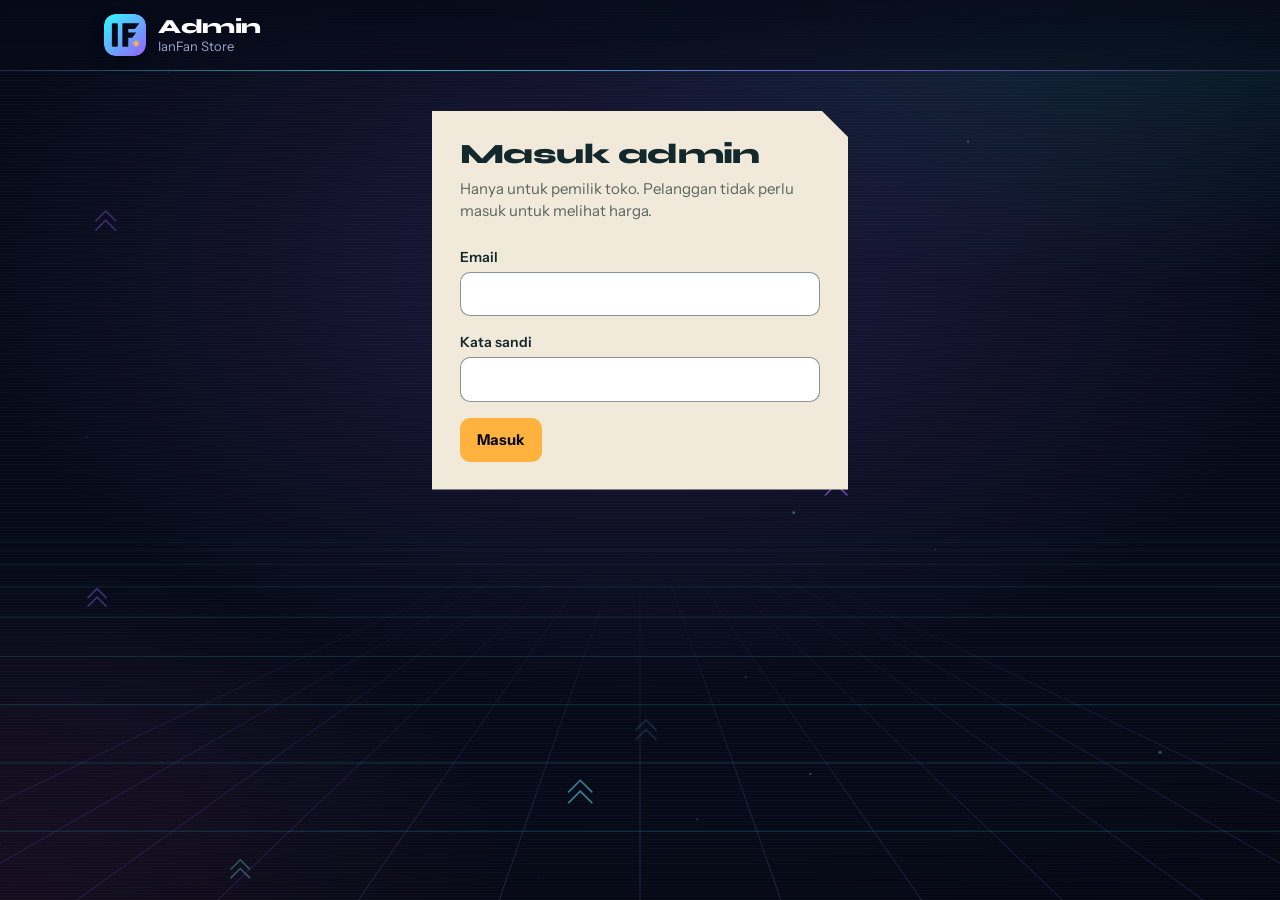
==== commit e0f2369c: "Baris kategori mudah digeser di komputer: panah, roda mouse, seret Co-Authored-By: Claude Sonnet 5.5" ====
--- a/admin/index.html
+++ b/admin/index.html
@@ -12,8 +12,8 @@
 <title>Admin | IanFan Store</title>
 <link rel="preload" href="../assets/fonts/syne-latin-wght-normal.woff2" as="font" type="font/woff2" crossorigin>
 <link rel="preload" href="../assets/fonts/instrument-sans-latin-wght-normal.woff2" as="font" type="font/woff2" crossorigin>
-<link rel="stylesheet" href="../assets/css/style.css?v=5">
-<link rel="stylesheet" href="../assets/css/tema.css?v=5">
+<link rel="stylesheet" href="../assets/css/style.css?v=6">
+<link rel="stylesheet" href="../assets/css/tema.css?v=6">
 </head>
 <body class="halaman-admin">
 <canvas id="latar" aria-hidden="true"></canvas>
@@ -172,12 +172,12 @@
   </form>
 </dialog>
 
-<script src="../assets/js/config/config.js?v=5"></script>
-<script src="../assets/js/lib/util.js?v=5"></script>
-<script src="../assets/js/lib/impor.js?v=5"></script>
+<script src="../assets/js/config/config.js?v=6"></script>
+<script src="../assets/js/lib/util.js?v=6"></script>
+<script src="../assets/js/lib/impor.js?v=6"></script>
 <script src="../assets/js/lib/logo.js?v=1"></script>
-<script src="../assets/js/data/data.js?v=5"></script>
-<script src="../assets/js/lib/latar.js?v=5" defer></script>
-<script src="../assets/js/pages/admin.js?v=5" defer></script>
+<script src="../assets/js/data/data.js?v=6"></script>
+<script src="../assets/js/lib/latar.js?v=6" defer></script>
+<script src="../assets/js/pages/admin.js?v=6" defer></script>
 </body>
 </html>
--- a/assets/css/tema.css
+++ b/assets/css/tema.css
@@ -238,3 +238,17 @@
 .termasuk { margin-top: 6px; padding: 10px 12px; border-radius: 12px; background: rgba(255, 255, 255, .04); color: var(--teks-d); }
 .item-aksi + .termasuk { margin-top: 8px; }
 .menu .titik { border-bottom-style: dotted; }
+
+/* ---------- Baris kategori: mudah digeser di komputer ---------- */
+.chip-bungkus { position: relative; display: flex; align-items: center; gap: 6px; min-width: 0; }
+.chip-bungkus .chip-nav { flex: 1; min-width: 0; scroll-behavior: auto; padding-block: 3px; }
+.chip-geser { display: none; flex: none; place-items: center; width: 36px; height: 36px; padding: 0; border: 1px solid var(--garis-d); border-radius: 50%; background: rgba(255, 255, 255, .05); color: var(--teks-d); }
+.chip-geser:hover:not(:disabled) { border-color: var(--neon); color: var(--neon); }
+.chip-geser:disabled { opacity: .3; cursor: default; }
+@media (hover: hover) and (pointer: fine) {
+  .bisa-geser .chip-geser { display: inline-grid; }
+  .bisa-geser .chip-nav { cursor: grab; }
+  .chip-nav.diseret { cursor: grabbing; user-select: none; }
+  .chip-nav.diseret .chip { pointer-events: none; }
+}
+@media (min-width: 56rem) { .chip-bungkus { flex: 1; } }
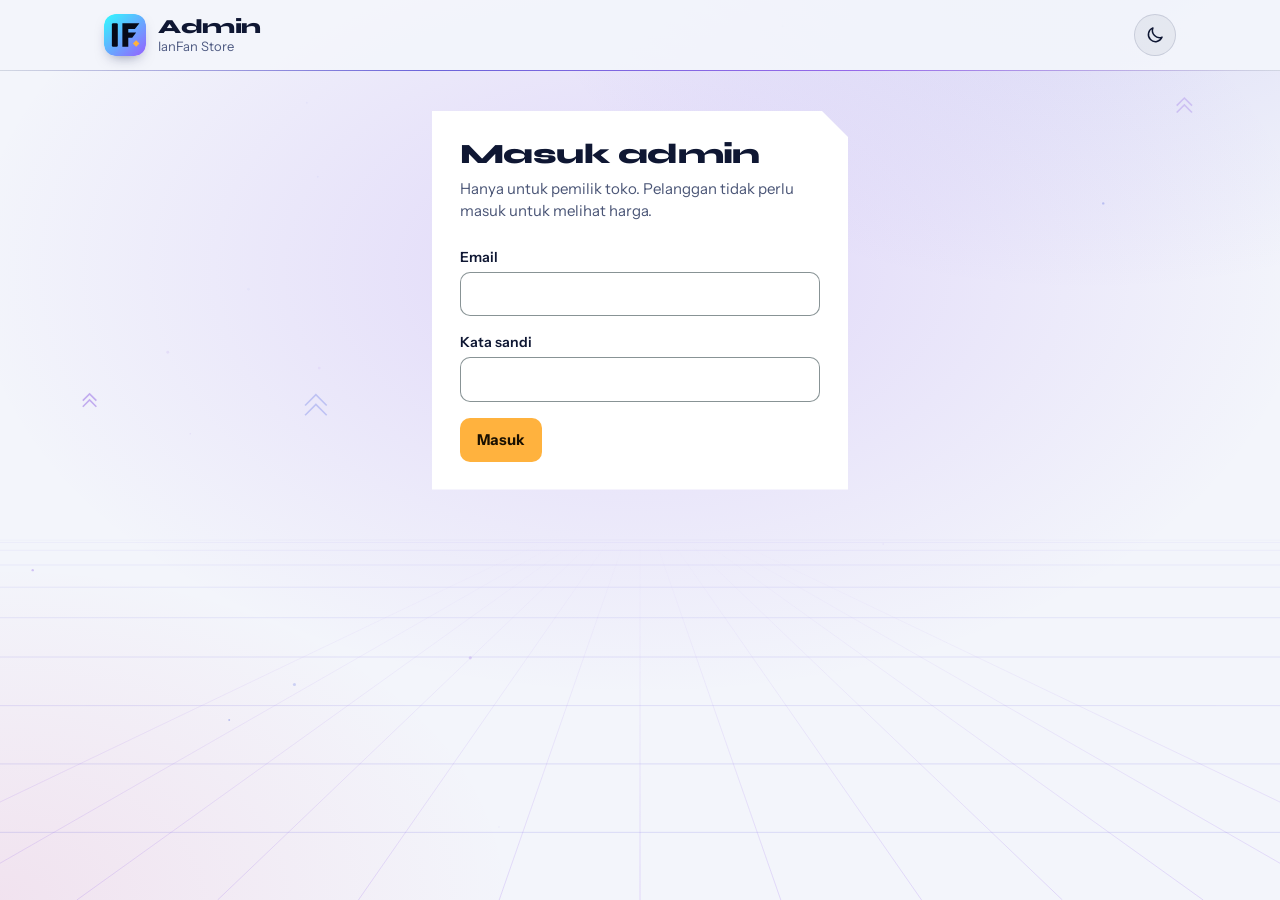
==== commit a9979f66: "Tema terang bawaan + tombol tema gelap; tombol Pesan pilih WhatsApp/Facebook/Discord Co-Authored-By:" ====
--- a/admin/index.html
+++ b/admin/index.html
@@ -3,17 +3,18 @@
 <head>
 <meta charset="utf-8">
 <meta name="viewport" content="width=device-width, initial-scale=1">
-<meta name="color-scheme" content="dark">
+<meta name="color-scheme" content="light">
 <meta name="robots" content="noindex">
-<meta name="theme-color" content="#060a18">
+<meta name="theme-color" content="#f3f5fb">
 <link rel="icon" href="../assets/img/favicon.svg" type="image/svg+xml">
 <link rel="icon" href="../assets/img/favicon-32.png" sizes="32x32" type="image/png">
 <link rel="apple-touch-icon" href="../assets/img/apple-touch-icon.png">
 <title>Admin | IanFan Store</title>
 <link rel="preload" href="../assets/fonts/syne-latin-wght-normal.woff2" as="font" type="font/woff2" crossorigin>
 <link rel="preload" href="../assets/fonts/instrument-sans-latin-wght-normal.woff2" as="font" type="font/woff2" crossorigin>
-<link rel="stylesheet" href="../assets/css/style.css?v=6">
-<link rel="stylesheet" href="../assets/css/tema.css?v=6">
+<script src="../assets/js/lib/tema.js?v=8"></script>
+<link rel="stylesheet" href="../assets/css/style.css?v=8">
+<link rel="stylesheet" href="../assets/css/tema.css?v=8">
 </head>
 <body class="halaman-admin">
 <canvas id="latar" aria-hidden="true"></canvas>
@@ -25,9 +26,12 @@
       <span class="merek-tanda" aria-hidden="true"><img src="../assets/img/logo.svg" width="42" height="42" alt=""></span>
       <span class="merek-nama">Admin<span class="merek-ket" id="namaTokoAdmin">IanFan Store</span></span>
     </a>
+    <div class="kepala-kanan">
     <div class="kepala-aksi" id="aksiKepala" hidden>
       <a class="btn btn--terang btn--kecil" href="../" target="_blank" rel="noopener">Lihat situs</a>
       <button type="button" class="btn btn--terang btn--kecil" id="btn-keluar">Keluar</button>
+    </div>
+      <button type="button" class="tombol-tema" id="tombolTema" aria-label="Ganti tema"></button>
     </div>
   </div>
 </header>
@@ -172,12 +176,12 @@
   </form>
 </dialog>
 
-<script src="../assets/js/config/config.js?v=6"></script>
-<script src="../assets/js/lib/util.js?v=6"></script>
-<script src="../assets/js/lib/impor.js?v=6"></script>
+<script src="../assets/js/config/config.js?v=8"></script>
+<script src="../assets/js/lib/util.js?v=8"></script>
+<script src="../assets/js/lib/impor.js?v=8"></script>
 <script src="../assets/js/lib/logo.js?v=1"></script>
-<script src="../assets/js/data/data.js?v=6"></script>
-<script src="../assets/js/lib/latar.js?v=6" defer></script>
-<script src="../assets/js/pages/admin.js?v=6" defer></script>
+<script src="../assets/js/data/data.js?v=8"></script>
+<script src="../assets/js/lib/latar.js?v=8" defer></script>
+<script src="../assets/js/pages/admin.js?v=8" defer></script>
 </body>
 </html>
--- a/assets/css/tema.css
+++ b/assets/css/tema.css
@@ -5,41 +5,57 @@
   --ink: #060a18;
   --ink-2: #0d1430;
   --ink-3: #18215a;
-  --garis-d: rgba(150, 170, 255, .2);
+  --garis-d: rgb(var(--garis-rgb) / .2);
   --teks-d: #e9eeff;
   --redup-d: #98a5cf;
   --neon: #38f0ff;
   --ungu: #8f6bff;
   --pink: #ff5bd8;
-  --kaca: rgba(13, 20, 48, .66);
+  --kaca: rgb(var(--panel-rgb) / .72);
   --radius: 10px;
   --r-besar: 20px;
-  }
+  
+  --neon-rgb: 56 240 255; --ungu-rgb: 143 107 255; --pink-rgb: 255 91 216; --garis-rgb: 150 170 255;
+  --tint-rgb: 255 255 255; --bg-rgb: 6 10 24; --panel-rgb: 13 20 48; --panel2-rgb: 24 33 90; --sh-rgb: 0 0 0; --on-rgb: 6 16 28;
+  --on-aksen: #06101c; --panel-solid: #0b1230; --sb: #2a3470; --sb-h: #3a4a9a; --amber-t: #ffb23e;
+  color-scheme: dark;
+}
+/* ---------- Tema terang (bawaan): bersih dan tepercaya ---------- */
+html[data-tema="terang"] {
+  --ink: #f3f5fb; --ink-2: #ffffff; --ink-3: #e6eaf5;
+  --garis-d: rgba(20, 30, 80, .14); --teks-d: #0f1733; --redup-d: #4e5a82;
+  --neon: #3f33d6; --ungu: #7c3aed; --pink: #db2777; --galat-d: #b42318;
+  --neon-rgb: 63 51 214; --ungu-rgb: 124 58 237; --pink-rgb: 219 39 119; --garis-rgb: 20 30 80;
+  --tint-rgb: 15 23 51; --bg-rgb: 243 245 251; --panel-rgb: 255 255 255; --panel2-rgb: 238 241 255; --sh-rgb: 20 30 80; --on-rgb: 255 255 255;
+  --on-aksen: #ffffff; --panel-solid: #ffffff; --sb: #c3cae3; --sb-h: #9aa5cf; --amber-t: #8a5200;
+  --pasir: #ffffff; --pasir-2: #eef1f9; --teks-p: #0f1733; --redup-p: #4a5576;
+  color-scheme: light;
+}
 
 body { background: var(--ink); }
 .aura { position: fixed; inset: 0; z-index: -2; pointer-events: none; contain: strict;
   background:
-    radial-gradient(60rem 38rem at var(--mx, 50%) var(--my, 30%), rgba(143, 107, 255, .16), transparent 70%),
-    radial-gradient(50rem 30rem at 85% -5%, rgba(56, 240, 255, .12), transparent 70%),
-    radial-gradient(46rem 30rem at 0% 100%, rgba(255, 91, 216, .09), transparent 70%),
+    radial-gradient(60rem 38rem at var(--mx, 50%) var(--my, 30%), rgb(var(--ungu-rgb) / .16), transparent 70%),
+    radial-gradient(50rem 30rem at 85% -5%, rgb(var(--neon-rgb) / .12), transparent 70%),
+    radial-gradient(46rem 30rem at 0% 100%, rgb(var(--pink-rgb) / .09), transparent 70%),
     var(--ink); }
 #latar { position: fixed; contain: strict; inset: 0; width: 100%; height: 100%; z-index: -1; pointer-events: none; }
 body::after { /* garis pindai halus + vinyet */
   content: ""; position: fixed; inset: 0; z-index: -1; pointer-events: none;
-  background: repeating-linear-gradient(0deg, rgba(255, 255, 255, .018) 0 1px, transparent 1px 3px),
-              radial-gradient(120% 90% at 50% 40%, transparent 55%, rgba(0, 0, 0, .5) 100%);
+  background: repeating-linear-gradient(0deg, rgb(var(--tint-rgb) / .018) 0 1px, transparent 1px 3px),
+              radial-gradient(120% 90% at 50% 40%, transparent 55%, rgb(var(--sh-rgb) / .5) 100%);
 }
 .progres { position: fixed; top: 0; left: 0; right: 0; height: 3px; z-index: 60; transform-origin: 0 50%; transform: scaleX(0); background: linear-gradient(90deg, var(--neon), var(--ungu), var(--pink)); }
 
 /* ---------- Kepala ---------- */
-.kepala { position: relative; padding-block: 14px; border-bottom: 1px solid var(--garis-d); background: linear-gradient(180deg, rgba(6, 10, 24, .85), rgba(6, 10, 24, .5)); }
+.kepala { position: relative; padding-block: 14px; border-bottom: 1px solid var(--garis-d); background: linear-gradient(180deg, rgb(var(--bg-rgb) / .85), rgb(var(--bg-rgb) / .5)); }
 .kepala::after { content: ""; position: absolute; left: 0; right: 0; bottom: -1px; height: 1px; background: linear-gradient(90deg, transparent, var(--neon), var(--ungu), transparent); opacity: .7; }
-.merek-tanda { display: block; width: 42px; height: 42px; border-radius: 12px; clip-path: none; background: none; box-shadow: 0 6px 16px -6px rgba(0, 0, 0, .8); overflow: hidden; }
+.merek-tanda { display: block; width: 42px; height: 42px; border-radius: 12px; clip-path: none; background: none; box-shadow: 0 6px 16px -6px rgb(var(--sh-rgb) / .8); overflow: hidden; }
 .merek-tanda img { display: block; width: 100%; height: 100%; }
-.merek-nama { color: #fff; }
+.merek-nama { color: var(--teks-d); }
 .merek-ket { -webkit-text-fill-color: var(--redup-d); }
-.tautan-balik { padding-inline: 14px; border: 1px solid var(--garis-d); border-radius: 999px; background: rgba(255, 255, 255, .03); transition: border-color .2s, background-color .2s, color .2s; }
-.tautan-balik:hover { border-color: var(--neon); background: rgba(56, 240, 255, .08); color: var(--neon); }
+.tautan-balik { padding-inline: 14px; border: 1px solid var(--garis-d); border-radius: 999px; background: rgb(var(--tint-rgb) / .03); transition: border-color .2s, background-color .2s, color .2s; }
+.tautan-balik:hover { border-color: var(--neon); background: rgb(var(--neon-rgb) / .08); color: var(--neon); }
 
 /* ---------- Beranda ---------- */
 .hero { position: relative; overflow-x: clip; display: grid; gap: var(--s-lg); align-items: center; padding-block: clamp(28px, 6vw, 72px) clamp(20px, 3vw, 36px); }
@@ -50,10 +66,10 @@
 .lead { max-width: 48ch; margin-top: var(--s-md); font-size: 1.0625rem; color: var(--redup-d); }
 
 .hud { position: absolute; right: 0; top: -.5rem; width: 9rem; aspect-ratio: 1; opacity: .5; pointer-events: none; display: grid; place-items: center; }
-.hud .cincin { position: absolute; inset: 0; border-radius: 50%; border: 1.5px dashed rgba(56, 240, 255, .5); }
-.hud .cincin:nth-child(2) { inset: 12%; border-style: solid; border-color: rgba(143, 107, 255, .55); border-width: 1px; border-top-color: transparent; border-bottom-color: transparent; }
-.hud .cincin:nth-child(3) { inset: 26%; border-color: rgba(255, 91, 216, .45); }
-.hud .inti { position: relative; display: grid; place-items: center; width: 38%; aspect-ratio: 1; border-radius: 28%; color: #06101c; background: linear-gradient(135deg, var(--neon), var(--ungu)); box-shadow: 0 18px 36px -10px rgba(56, 240, 255, .45); }
+.hud .cincin { position: absolute; inset: 0; border-radius: 50%; border: 1.5px dashed rgb(var(--neon-rgb) / .5); }
+.hud .cincin:nth-child(2) { inset: 12%; border-style: solid; border-color: rgb(var(--ungu-rgb) / .55); border-width: 1px; border-top-color: transparent; border-bottom-color: transparent; }
+.hud .cincin:nth-child(3) { inset: 26%; border-color: rgb(var(--pink-rgb) / .45); }
+.hud .inti { position: relative; display: grid; place-items: center; width: 38%; aspect-ratio: 1; border-radius: 28%; color: var(--on-aksen); background: linear-gradient(135deg, var(--neon), var(--ungu)); box-shadow: 0 18px 36px -10px rgb(var(--neon-rgb) / .45); }
 .hud .inti .ik { display: grid; place-items: center; width: 100%; height: 100%; }
 .hud .inti .ik svg { width: 26px; height: 26px; }
 .hud .sat { position: absolute; display: grid; place-items: center; width: 2.4rem; height: 2.4rem; border: 1px solid var(--garis-d); border-radius: 12px; background: var(--kaca); color: var(--neon); }
@@ -67,54 +83,54 @@
   .hud .sat { width: 3.2rem; height: 3.2rem; }
 }
 
-.pita { overflow: hidden; margin-block: var(--s-md) var(--s-lg); border-block: 1px solid var(--garis-d); background: rgba(255, 255, 255, .02); -webkit-mask-image: linear-gradient(90deg, transparent, #000 8%, #000 92%, transparent); mask-image: linear-gradient(90deg, transparent, #000 8%, #000 92%, transparent); }
+.pita { overflow: hidden; margin-block: var(--s-md) var(--s-lg); border-block: 1px solid var(--garis-d); background: rgb(var(--tint-rgb) / .02); -webkit-mask-image: linear-gradient(90deg, transparent, #000 8%, #000 92%, transparent); mask-image: linear-gradient(90deg, transparent, #000 8%, #000 92%, transparent); }
 .pita-isi { display: flex; width: max-content; will-change: transform; }
 .pita-isi span { display: inline-flex; align-items: center; gap: 14px; padding: 11px 18px; font-family: var(--font-display); font-size: .875rem; font-weight: 700; letter-spacing: .14em; text-transform: uppercase; color: var(--redup-d); white-space: nowrap; }
 .pita-isi span::after { content: ""; width: 7px; height: 7px; transform: rotate(45deg); background: var(--neon); box-shadow: 0 0 8px var(--neon); }
 
 
 .grid-game { gap: var(--s-lg); }
-.kartu-game { --rx: 0deg; --ry: 0deg; overflow: hidden; gap: var(--s-md); padding: var(--s-lg); border: 1px solid rgba(143, 107, 255, .4); border-radius: var(--r-besar); clip-path: none; color: var(--teks-d); background: linear-gradient(160deg, rgba(24, 33, 90, .85), rgba(9, 14, 36, .85)); box-shadow: 0 18px 50px -20px rgba(0, 0, 0, .8), 0 0 0 1px rgba(255, 255, 255, .04) inset; transform: perspective(900px) rotateX(var(--rx)) rotateY(var(--ry)); transition: transform .2s ease, border-color .25s ease, box-shadow .25s ease, background-color .25s; }
-.kartu-game:hover { background: linear-gradient(160deg, rgba(30, 42, 110, .9), rgba(11, 17, 44, .9)); border-color: var(--neon); box-shadow: 0 22px 60px -18px rgba(56, 240, 255, .35), 0 0 0 1px rgba(56, 240, 255, .25) inset; transform: perspective(900px) rotateX(var(--rx)) rotateY(var(--ry)) translateY(-4px); }
-.kartu-game::before { content: ""; position: absolute; inset: 0; pointer-events: none; background: radial-gradient(18rem 12rem at var(--px, 80%) var(--py, 0%), rgba(56, 240, 255, .18), transparent 70%); opacity: 0; transition: opacity .25s; }
+.kartu-game { --rx: 0deg; --ry: 0deg; overflow: hidden; gap: var(--s-md); padding: var(--s-lg); border: 1px solid rgb(var(--ungu-rgb) / .4); border-radius: var(--r-besar); clip-path: none; color: var(--teks-d); background: linear-gradient(160deg, rgb(var(--panel2-rgb) / .85), rgb(var(--panel-rgb) / .85)); box-shadow: 0 18px 50px -20px rgb(var(--sh-rgb) / .8), 0 0 0 1px rgb(var(--tint-rgb) / .04) inset; transform: perspective(900px) rotateX(var(--rx)) rotateY(var(--ry)); transition: transform .2s ease, border-color .25s ease, box-shadow .25s ease, background-color .25s; }
+.kartu-game:hover { background: linear-gradient(160deg, rgb(var(--panel2-rgb) / .9), rgb(var(--panel-rgb) / .9)); border-color: var(--neon); box-shadow: 0 22px 60px -18px rgb(var(--neon-rgb) / .35), 0 0 0 1px rgb(var(--neon-rgb) / .25) inset; transform: perspective(900px) rotateX(var(--rx)) rotateY(var(--ry)) translateY(-4px); }
+.kartu-game::before { content: ""; position: absolute; inset: 0; pointer-events: none; background: radial-gradient(18rem 12rem at var(--px, 80%) var(--py, 0%), rgb(var(--neon-rgb) / .18), transparent 70%); opacity: 0; transition: opacity .25s; }
 .kartu-game:hover::before { opacity: 1; }
 .kartu-game:focus-visible { outline-offset: 3px; outline-color: var(--neon); }
 .kartu-atas { display: flex; align-items: center; justify-content: space-between; gap: var(--s-md); }
-.kartu-ikon { display: grid; place-items: center; width: 54px; height: 54px; border-radius: 16px; color: var(--neon); background: rgba(56, 240, 255, .09); border: 1px solid rgba(56, 240, 255, .35); }
-.kode { padding: 6px 14px 7px; border: 1px solid rgba(255, 178, 62, .5); border-radius: 12px; background: rgba(255, 178, 62, .08); color: var(--amber); letter-spacing: .02em; }
+.kartu-ikon { display: grid; place-items: center; width: 54px; height: 54px; border-radius: 16px; color: var(--neon); background: rgb(var(--neon-rgb) / .09); border: 1px solid rgb(var(--neon-rgb) / .35); }
+.kode { padding: 6px 14px 7px; border: 1px solid rgba(255, 178, 62, .5); border-radius: 12px; background: rgba(255, 178, 62, .08); color: var(--amber-t); letter-spacing: .02em; }
 .kartu-sub { color: var(--redup-d); }
 .kartu-meta { border-top: 1px solid var(--garis-d); color: var(--redup-d); }
 .kartu-meta strong { color: var(--teks-d); }
-.kartu-lihat { padding: 8px 14px; border-radius: 999px; color: #06101c; background: linear-gradient(90deg, var(--neon), var(--ungu)); font-size: .875rem; }
+.kartu-lihat { padding: 8px 14px; border-radius: 999px; color: var(--on-aksen); background: linear-gradient(90deg, var(--neon), var(--ungu)); font-size: .875rem; }
 .kosong { border-radius: var(--r-besar); background: var(--kaca); }
 
 /* ---------- Halaman game ---------- */
 .judul-game { align-items: center; padding-block: var(--s-xl) var(--s-lg); }
 .judul-game .kode { border-radius: 16px; }
-.judul-game h1 { color: #fff; text-wrap: balance; }
-.alat { margin-inline: calc(-1 * clamp(16px, 4vw, 40px)); padding-inline: 0; background: rgba(6, 10, 24, .94); border-block-color: var(--garis-d); }
-.cari input { border-radius: 999px; background: rgba(255, 255, 255, .05); padding-left: 46px; transition: border-color .2s, box-shadow .2s, background-color .2s; }
-.cari input:focus-visible { outline: none; border-color: var(--neon); box-shadow: 0 0 0 3px rgba(56, 240, 255, .25); background: rgba(255, 255, 255, .08); }
+.judul-game h1 { color: var(--teks-d); text-wrap: balance; }
+.alat { margin-inline: calc(-1 * clamp(16px, 4vw, 40px)); padding-inline: 0; background: rgb(var(--bg-rgb) / .94); border-block-color: var(--garis-d); }
+.cari input { border-radius: 999px; background: rgb(var(--tint-rgb) / .05); padding-left: 46px; transition: border-color .2s, box-shadow .2s, background-color .2s; }
+.cari input:focus-visible { outline: none; border-color: var(--neon); box-shadow: 0 0 0 3px rgb(var(--neon-rgb) / .25); background: rgb(var(--tint-rgb) / .08); }
 .cari .ik { position: absolute; left: 16px; top: 50%; transform: translateY(-50%); color: var(--redup-d); pointer-events: none; display: inline-flex; }
-.chip { display: inline-flex; align-items: center; gap: 8px; border-radius: 999px; background: rgba(255, 255, 255, .03); transition: border-color .2s, background-color .2s, box-shadow .2s, color .2s; }
+.chip { display: inline-flex; align-items: center; gap: 8px; border-radius: 999px; background: rgb(var(--tint-rgb) / .03); transition: border-color .2s, background-color .2s, box-shadow .2s, color .2s; }
 .chip .ik { display: inline-flex; color: var(--neon); }
-.chip:hover { border-color: var(--neon); background: rgba(56, 240, 255, .08); }
-.chip[aria-current="true"] { background: linear-gradient(90deg, var(--neon), var(--ungu)); border-color: transparent; color: #06101c; box-shadow: 0 8px 18px -8px rgba(56, 240, 255, .6); }
-.chip[aria-current="true"] .ik { color: #06101c; }
+.chip:hover { border-color: var(--neon); background: rgb(var(--neon-rgb) / .08); }
+.chip[aria-current="true"] { background: linear-gradient(90deg, var(--neon), var(--ungu)); border-color: transparent; color: var(--on-aksen); box-shadow: 0 8px 18px -8px rgb(var(--neon-rgb) / .6); }
+.chip[aria-current="true"] .ik { color: var(--on-aksen); }
 
 .blok { margin-bottom: var(--s-xl); }
 .blok-kepala { align-items: center; gap: var(--s-sm) var(--s-md); }
-.blok-ikon { display: grid; place-items: center; flex: none; width: 46px; height: 46px; border-radius: 14px; color: var(--neon); background: linear-gradient(135deg, rgba(56, 240, 255, .16), rgba(143, 107, 255, .16)); border: 1px solid rgba(56, 240, 255, .35); }
+.blok-ikon { display: grid; place-items: center; flex: none; width: 46px; height: 46px; border-radius: 14px; color: var(--neon); background: linear-gradient(135deg, rgb(var(--neon-rgb) / .16), rgb(var(--ungu-rgb) / .16)); border: 1px solid rgb(var(--neon-rgb) / .35); }
 .blok-jumlah { padding: 3px 10px; border: 1px solid var(--garis-d); border-radius: 999px; font-size: .8125rem; }
 .catatan { border-radius: 14px; border: 1px solid rgba(255, 178, 62, .45); border-style: solid; background: rgba(255, 178, 62, .07); }
 
-.menu { overflow: hidden; border: 1px solid var(--garis-d); border-radius: var(--r-besar); clip-path: none; color: var(--teks-d); background: rgba(13, 20, 48, .82); box-shadow: 0 20px 50px -28px rgba(0, 0, 0, .9); }
+.menu { overflow: hidden; border: 1px solid var(--garis-d); border-radius: var(--r-besar); clip-path: none; color: var(--teks-d); background: rgb(var(--panel-rgb) / .82); box-shadow: 0 20px 50px -28px rgb(var(--sh-rgb) / .9); }
 .item { position: relative; transition: background-color .2s; }
-.item + .item { border-top: 1px solid rgba(150, 170, 255, .14); }
-.item:hover { background: rgba(56, 240, 255, .07); }
+.item + .item { border-top: 1px solid rgb(var(--garis-rgb) / .14); }
+.item:hover { background: rgb(var(--neon-rgb) / .07); }
 .item:hover .nama { color: var(--neon); }
-.nama { color: #fff; }
-.titik { border-bottom: 2px dotted rgba(150, 170, 255, .35); }
+.nama { color: var(--teks-d); }
+.titik { border-bottom: 2px dotted rgb(var(--garis-rgb) / .35); }
 .harga { color: var(--neon); }
 .opsi-label, .termasuk { color: var(--redup-d); }
 .label-habis { color: var(--galat-d); border-color: var(--galat-d); }
@@ -123,7 +139,7 @@
 .pesan:focus-visible { outline-color: var(--neon); }
 .pesan .ik { display: inline-flex; }
 
-.kaki { background: rgba(6, 10, 24, .6); }
+.kaki { background: rgb(var(--bg-rgb) / .6); }
 
 /* ---------- Gerak ---------- */
 .tunda { opacity: 0; transform: translateY(22px); }
@@ -131,11 +147,11 @@
   @keyframes putar { to { transform: rotate(360deg); } }
   @keyframes putar-balik { to { transform: rotate(-360deg); } }
   @keyframes melayang { 0%, 100% { transform: translateY(0); } 50% { transform: translateY(-10px); } }
-  @keyframes denyut { 0%, 100% { box-shadow: 0 0 0 0 rgba(56, 240, 255, .6), 0 0 10px var(--neon); } 70% { box-shadow: 0 0 0 9px rgba(56, 240, 255, 0), 0 0 10px var(--neon); } }
+  @keyframes denyut { 0%, 100% { box-shadow: 0 0 0 0 rgb(var(--neon-rgb) / .6), 0 0 10px var(--neon); } 70% { box-shadow: 0 0 0 9px rgb(var(--neon-rgb) / 0), 0 0 10px var(--neon); } }
   @keyframes geser-warna { to { background-position: -200% 0; } }
   @keyframes pita { to { transform: translateX(-50%); } }
   @keyframes kata-masuk { from { opacity: 0; transform: translateY(.6em) rotateX(-50deg); filter: blur(6px); } to { opacity: 1; transform: none; filter: none; } }
-  @keyframes cahaya { 0%, 100% { box-shadow: 0 0 0 1px rgba(255, 255, 255, .25) inset, 0 0 18px rgba(56, 240, 255, .35); } 50% { box-shadow: 0 0 0 1px rgba(255, 255, 255, .25) inset, 0 0 34px rgba(143, 107, 255, .7); } }
+  @keyframes cahaya { 0%, 100% { box-shadow: 0 0 0 1px rgb(var(--tint-rgb) / .25) inset, 0 0 18px rgb(var(--neon-rgb) / .35); } 50% { box-shadow: 0 0 0 1px rgb(var(--tint-rgb) / .25) inset, 0 0 34px rgb(var(--ungu-rgb) / .7); } }
   @keyframes kilau { from { transform: translateX(-120%) skewX(-18deg); } to { transform: translateX(260%) skewX(-18deg); } }
   @keyframes denyut-inti { 0%, 100% { transform: scale(1); } 50% { transform: scale(1.07); } }
 
@@ -173,9 +189,9 @@
 .cari .ik svg { position: static; transform: none; }
 
 /* ---------- Logo game ---------- */
-.kartu-ikon.ada-logo, .logo-judul { padding: 0; overflow: hidden; background: rgba(255, 255, 255, .06); }
+.kartu-ikon.ada-logo, .logo-judul { padding: 0; overflow: hidden; background: rgb(var(--tint-rgb) / .06); }
 .kartu-ikon img, .logo-judul img { display: block; width: 100%; height: 100%; object-fit: cover; }
-.logo-judul { display: block; flex: none; width: clamp(56px, 12vw, 76px); height: clamp(56px, 12vw, 76px); border-radius: 18px; border: 1px solid rgba(56, 240, 255, .4); }
+.logo-judul { display: block; flex: none; width: clamp(56px, 12vw, 76px); height: clamp(56px, 12vw, 76px); border-radius: 18px; border: 1px solid rgb(var(--neon-rgb) / .4); }
 .kartu-ikon { width: 56px; height: 56px; }
 
 /* Layar kecil / perangkat hemat daya: kurangi dekorasi */
@@ -183,50 +199,50 @@
 @media (prefers-reduced-transparency: reduce) { .kepala, .alat { background: var(--ink); } }
 
 /* ---------- Permukaan peramban ---------- */
-::selection { background: var(--neon); color: #06101c; }
+::selection { background: var(--neon); color: var(--on-aksen); }
 input, textarea { caret-color: var(--neon); }
-html { scrollbar-color: #2a3470 var(--ink); scrollbar-width: thin; accent-color: var(--neon); }
+html { scrollbar-color: var(--sb) var(--ink); scrollbar-width: thin; accent-color: var(--neon); }
 ::-webkit-scrollbar { width: 10px; height: 10px; }
 ::-webkit-scrollbar-track { background: var(--ink); }
-::-webkit-scrollbar-thumb { background: #2a3470; border-radius: 6px; border: 2px solid var(--ink); }
-::-webkit-scrollbar-thumb:hover { background: #3a4a9a; }
+::-webkit-scrollbar-thumb { background: var(--sb); border-radius: 6px; border: 2px solid var(--ink); }
+::-webkit-scrollbar-thumb:hover { background: var(--sb-h); }
 :focus-visible { outline-color: var(--neon); }
 .halaman-admin dialog :focus-visible, .halaman-admin .panel-admin :focus-visible { outline-color: var(--ink); }
 .hero h1, h2, h3 { text-wrap: balance; }
 
 /* ---------- Kontak ---------- */
-.kontak-panel { display: flex; flex-wrap: wrap; align-items: center; justify-content: space-between; gap: var(--s-lg); margin-top: var(--s-2xl); padding: clamp(20px, 4vw, 36px); border: 1px solid var(--garis-d); border-radius: var(--r-besar); background: rgba(13, 20, 48, .72); }
+.kontak-panel { display: flex; flex-wrap: wrap; align-items: center; justify-content: space-between; gap: var(--s-lg); margin-top: var(--s-2xl); padding: clamp(20px, 4vw, 36px); border: 1px solid var(--garis-d); border-radius: var(--r-besar); background: rgb(var(--panel-rgb) / .72); }
 .kontak-panel h2 { font-size: clamp(1.375rem, 1.1rem + 1.2vw, 1.875rem); font-weight: 700; letter-spacing: -.02em; line-height: 1.15; }
 .kontak-panel p { margin-top: var(--s-xs); max-width: 40ch; color: var(--redup-d); }
 .kontak-baris { display: flex; flex-wrap: wrap; gap: var(--s-sm); }
 .kontak-btn, .kaki-tautan { display: inline-flex; align-items: center; gap: 12px; color: var(--teks-d); text-decoration: none; font: inherit; cursor: pointer; transition: border-color .2s, background-color .2s, color .2s, transform .15s; }
-.kontak-btn { min-height: 56px; padding: 8px 20px 8px 16px; border: 1px solid var(--garis-d); border-radius: 16px; background: rgba(255, 255, 255, .04); text-align: left; }
+.kontak-btn { min-height: 56px; padding: 8px 20px 8px 16px; border: 1px solid var(--garis-d); border-radius: 16px; background: rgb(var(--tint-rgb) / .04); text-align: left; }
 .kontak-btn .ik { color: var(--neon); display: inline-flex; }
 .kontak-btn strong { display: block; font-family: var(--font-display); font-size: 1rem; line-height: 1.2; }
 .kontak-btn small { display: block; color: var(--redup-d); font-size: .8125rem; }
-.kontak-btn:hover { border-color: var(--neon); background: rgba(56, 240, 255, .09); transform: translateY(-2px); }
+.kontak-btn:hover { border-color: var(--neon); background: rgb(var(--neon-rgb) / .09); transform: translateY(-2px); }
 .kaki-kontak { display: flex; flex-wrap: wrap; gap: var(--s-xs) var(--s-md); }
 .kaki-tautan { padding: 0; border: 0; background: none; color: var(--redup-d); font-size: .875rem; min-height: 32px; }
 .kaki-tautan .ik { display: inline-flex; }
 .kaki-tautan:hover { color: var(--neon); }
-.fab-wa { position: fixed; right: max(16px, env(safe-area-inset-right)); bottom: max(16px, env(safe-area-inset-bottom)); z-index: 40; display: grid; place-items: center; width: 56px; height: 56px; border-radius: 50%; color: #1a1000; background: var(--amber); box-shadow: 0 10px 24px -6px rgba(0, 0, 0, .7); transition: transform .15s; }
+.fab-wa { position: fixed; right: max(16px, env(safe-area-inset-right)); bottom: max(16px, env(safe-area-inset-bottom)); z-index: 40; display: grid; place-items: center; width: 56px; height: 56px; border-radius: 50%; color: #1a1000; background: var(--amber); box-shadow: 0 10px 24px -6px rgb(var(--sh-rgb) / .7); transition: transform .15s; }
 .fab-wa:hover { transform: translateY(-3px) scale(1.04); }
 .fab-wa:focus-visible { outline-color: #fff; }
 .fab-wa .ik { display: inline-flex; }
-.toast-pub { position: fixed; left: 50%; bottom: 84px; z-index: 50; transform: translate(-50%, 8px); max-width: calc(100vw - 32px); padding: 10px 18px; border-radius: 999px; color: #06101c; background: var(--neon); font-weight: 600; font-size: .9375rem; opacity: 0; transition: opacity .2s, transform .2s; }
+.toast-pub { position: fixed; left: 50%; bottom: 84px; z-index: 50; transform: translate(-50%, 8px); max-width: calc(100vw - 32px); padding: 10px 18px; border-radius: 999px; color: var(--on-aksen); background: var(--neon); font-weight: 600; font-size: .9375rem; opacity: 0; transition: opacity .2s, transform .2s; }
 .toast-pub.tampak { opacity: 1; transform: translate(-50%, 0); }
 @media (max-width: 40rem) { .kontak-btn { flex: 1 1 100%; } }
 @media (max-width: 40rem) { .kaki { padding-bottom: 88px; } }
 
 /* ---------- Daftar harga: satu kategori per tampilan, isi paket dilipat ---------- */
-.chip[aria-pressed="true"] { background: var(--neon); border-color: var(--neon); color: #06101c; font-weight: 700; box-shadow: 0 8px 18px -8px rgba(56, 240, 255, .6); }
-.chip[aria-pressed="true"] .ik { color: #06101c; }
-.chip-n { margin-left: 2px; padding: 0 7px; border-radius: 999px; background: rgba(255, 255, 255, .1); font-size: .75rem; font-weight: 700; line-height: 1.6; }
-.chip[aria-pressed="true"] .chip-n { background: rgba(6, 16, 28, .18); }
+.chip[aria-pressed="true"] { background: var(--neon); border-color: var(--neon); color: var(--on-aksen); font-weight: 700; box-shadow: 0 8px 18px -8px rgb(var(--neon-rgb) / .6); }
+.chip[aria-pressed="true"] .ik { color: var(--on-aksen); }
+.chip-n { margin-left: 2px; padding: 0 7px; border-radius: 999px; background: rgb(var(--tint-rgb) / .1); font-size: .75rem; font-weight: 700; line-height: 1.6; }
+.chip[aria-pressed="true"] .chip-n { background: rgb(var(--on-rgb) / .18); }
 #blok-daftar.satu { columns: auto; }
 @media (min-width: 48rem) {
-  #blok-daftar.satu .menu { display: grid; grid-template-columns: 1fr 1fr; gap: 1px; background: rgba(150, 170, 255, .16); }
-  #blok-daftar.satu .item { background: #0b1230; border-top: 0 !important; }
+  #blok-daftar.satu .menu { display: grid; grid-template-columns: 1fr 1fr; gap: 1px; background: rgb(var(--garis-rgb) / .16); }
+  #blok-daftar.satu .item { background: var(--panel-solid); border-top: 0 !important; }
   #blok-daftar.satu .item:last-child:nth-child(odd) { grid-column: 1 / -1; }
 }
 .item-aksi { display: flex; flex-wrap: wrap; align-items: center; justify-content: space-between; gap: var(--s-xs) var(--s-md); margin-top: 10px; }
@@ -235,14 +251,14 @@
 .isi-btn .ik { display: inline-flex; transition: transform .2s ease; }
 .isi-btn[aria-expanded="true"] .ik { transform: rotate(180deg); }
 .item-aksi .pesan { margin: 0 0 0 auto; min-height: 36px; }
-.termasuk { margin-top: 6px; padding: 10px 12px; border-radius: 12px; background: rgba(255, 255, 255, .04); color: var(--teks-d); }
+.termasuk { margin-top: 6px; padding: 10px 12px; border-radius: 12px; background: rgb(var(--tint-rgb) / .04); color: var(--teks-d); }
 .item-aksi + .termasuk { margin-top: 8px; }
 .menu .titik { border-bottom-style: dotted; }
 
 /* ---------- Baris kategori: mudah digeser di komputer ---------- */
 .chip-bungkus { position: relative; display: flex; align-items: center; gap: 6px; min-width: 0; }
 .chip-bungkus .chip-nav { flex: 1; min-width: 0; scroll-behavior: auto; padding-block: 3px; }
-.chip-geser { display: none; flex: none; place-items: center; width: 36px; height: 36px; padding: 0; border: 1px solid var(--garis-d); border-radius: 50%; background: rgba(255, 255, 255, .05); color: var(--teks-d); }
+.chip-geser { display: none; flex: none; place-items: center; width: 36px; height: 36px; padding: 0; border: 1px solid var(--garis-d); border-radius: 50%; background: rgb(var(--tint-rgb) / .05); color: var(--teks-d); }
 .chip-geser:hover:not(:disabled) { border-color: var(--neon); color: var(--neon); }
 .chip-geser:disabled { opacity: .3; cursor: default; }
 @media (hover: hover) and (pointer: fine) {
@@ -252,3 +268,52 @@
   .chip-nav.diseret .chip { pointer-events: none; }
 }
 @media (min-width: 56rem) { .chip-bungkus { flex: 1; } }
+
+/* ---------- Penyesuaian tema terang ---------- */
+html[data-tema="terang"] body::after { display: none; }
+html[data-tema="terang"] .kode { color: var(--amber-t); border-color: rgb(138 82 0 / .45); background: rgb(255 178 62 / .16); }
+html[data-tema="terang"] .btn--ink { background: #0f1733; color: #fff; }
+html[data-tema="terang"] .btn--ink:hover:not(:disabled) { background: #232d5c; }
+html[data-tema="terang"] .kartu-game, html[data-tema="terang"] .menu, html[data-tema="terang"] .kontak-panel { box-shadow: 0 10px 30px -18px rgb(20 30 80 / .35); }
+html[data-tema="terang"] .kartu-game { background: linear-gradient(160deg, #ffffff, #f2f4ff); border-color: rgb(63 51 214 / .22); }
+html[data-tema="terang"] .kartu-game:hover { background: linear-gradient(160deg, #ffffff, #e9edff); border-color: var(--neon); }
+html[data-tema="terang"] .kartu-ikon { background: rgb(63 51 214 / .08); }
+html[data-tema="terang"] .item { background: transparent; }
+html[data-tema="terang"] #blok-daftar.satu .menu { background: rgb(20 30 80 / .12); }
+html[data-tema="terang"] .hero h1 .neon { color: var(--neon); }
+html[data-tema="terang"] .pesan { box-shadow: 0 6px 16px -8px rgb(138 82 0 / .6); }
+html[data-tema="terang"] .fab-wa { box-shadow: 0 10px 22px -8px rgb(20 30 80 / .45); }
+html[data-tema="terang"] .merek-tanda { box-shadow: 0 6px 14px -6px rgb(20 30 80 / .5); }
+html[data-tema="terang"] .progres { box-shadow: none; }
+html[data-tema="terang"] .kepala { background: rgb(var(--bg-rgb) / .9); }
+html[data-tema="terang"] .alat { background: rgb(var(--bg-rgb) / .96); }
+html[data-tema="terang"] .hud .inti { box-shadow: 0 18px 32px -12px rgb(63 51 214 / .5); }
+
+/* ---------- Tombol ganti tema + kepala kanan ---------- */
+.kepala-kanan { display: flex; align-items: center; gap: var(--s-xs); }
+.tombol-tema { display: inline-grid; place-items: center; width: 42px; height: 42px; padding: 0; border: 1px solid var(--garis-d); border-radius: 50%; background: rgb(var(--tint-rgb) / .05); color: var(--teks-d); transition: border-color .2s, color .2s, transform .2s; }
+.tombol-tema:hover { border-color: var(--neon); color: var(--neon); }
+.tombol-tema .ik { display: inline-flex; }
+.tombol-tema .ik-matahari { display: none; }
+html[data-tema="gelap"] .tombol-tema .ik-matahari { display: inline-flex; }
+html[data-tema="gelap"] .tombol-tema .ik-bulan { display: none; }
+@media (prefers-reduced-motion: no-preference) { .tombol-tema:active { transform: rotate(-20deg) scale(.92); } }
+@media (max-width: 30rem) { .tombol-tema { width: 38px; height: 38px; } .kepala-kanan { gap: 6px; } }
+
+/* ---------- Dialog pilih kontak untuk pesan ---------- */
+dialog.dlg-pesan { width: min(26rem, calc(100vw - 24px)); padding: clamp(20px, 4vw, 28px); border: 1px solid var(--garis-d); border-radius: 22px; clip-path: none; color: var(--teks-d); background: var(--panel-solid); box-shadow: 0 30px 60px -20px rgb(var(--sh-rgb) / .6); }
+dialog.dlg-pesan::backdrop { background: rgb(var(--bg-rgb) / .7); }
+dialog.dlg-pesan h2 { margin-bottom: 4px; font-size: 1.375rem; }
+.pesan-ringkas { margin-bottom: var(--s-md); color: var(--redup-d); font-size: .9375rem; }
+.pesan-ringkas strong { color: var(--teks-d); }
+.pesan-pilihan { display: grid; gap: var(--s-xs); }
+.pilih-kontak { display: flex; align-items: center; gap: 14px; width: 100%; min-height: 60px; padding: 8px 14px; border: 1px solid var(--garis-d); border-radius: 16px; background: rgb(var(--tint-rgb) / .04); color: var(--teks-d); text-align: left; text-decoration: none; font: inherit; cursor: pointer; transition: border-color .2s, background-color .2s; }
+.pilih-kontak:hover { border-color: var(--neon); background: rgb(var(--neon-rgb) / .08); }
+.pilih-kontak .ik { display: grid; place-items: center; flex: none; width: 40px; height: 40px; border-radius: 12px; color: var(--neon); background: rgb(var(--neon-rgb) / .1); }
+.pilih-kontak strong { display: block; font-family: var(--font-display); font-size: 1rem; line-height: 1.2; }
+.pilih-kontak small { color: var(--redup-d); font-size: .8125rem; }
+.pesan-tutup { margin-top: var(--s-md); width: 100%; min-height: 44px; border: 0; background: none; color: var(--redup-d); font-weight: 600; cursor: pointer; }
+.pesan-tutup:hover { color: var(--teks-d); }
+button.pesan { border: 0; cursor: pointer; font-family: inherit; }
+@media (max-width: 26rem) { .tb-teks { display: none; } .tautan-balik { padding-inline: 10px; } }
+.btn--amber, .lewati { color: #1a1000; }
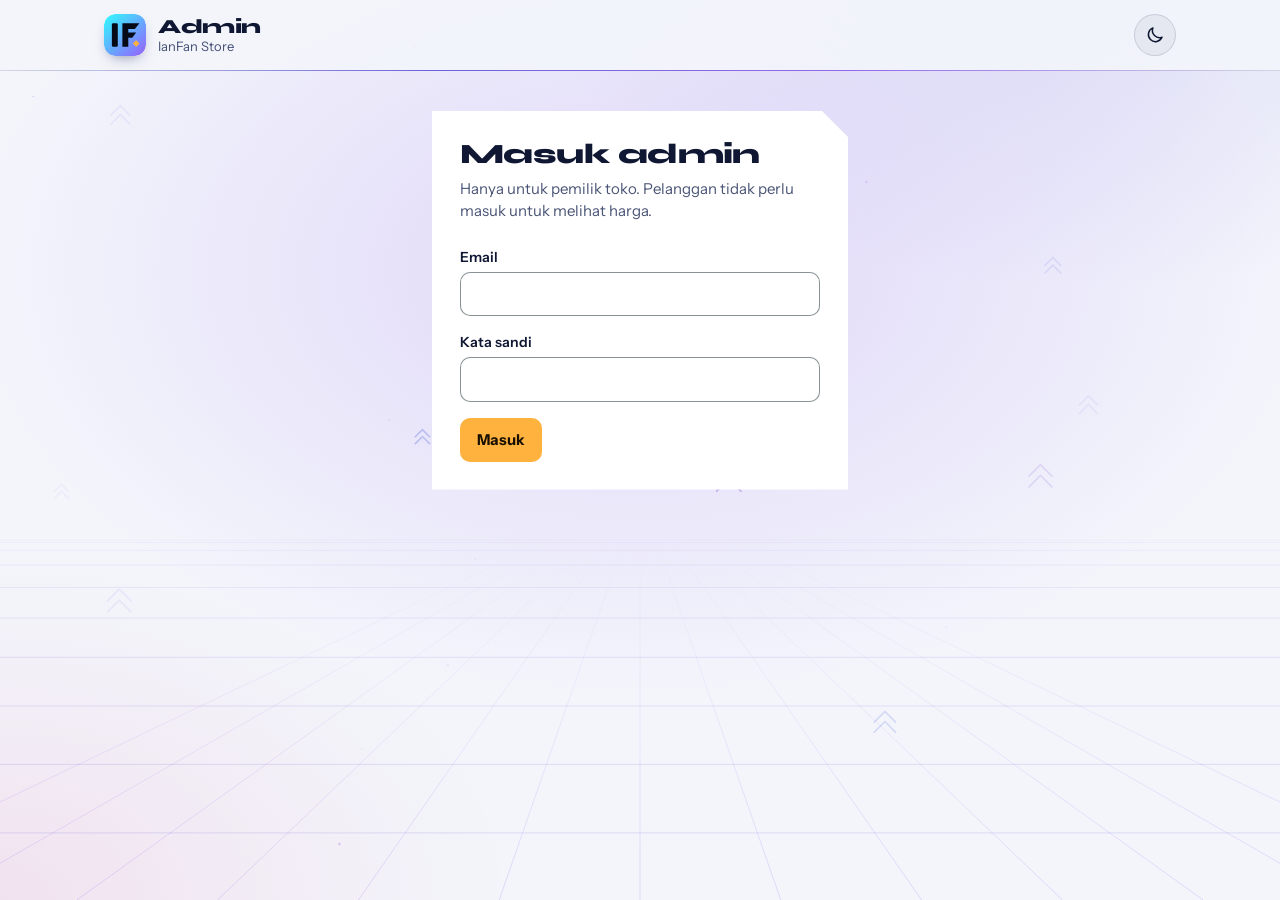
==== commit 0dd8ad4d: "Tindak lanjut review: kategori bisa dibuka (semua terlihat), pesan lengkap + pilih opsi, blok Sebelu" ====
--- a/admin/index.html
+++ b/admin/index.html
@@ -12,9 +12,9 @@
 <title>Admin | IanFan Store</title>
 <link rel="preload" href="../assets/fonts/syne-latin-wght-normal.woff2" as="font" type="font/woff2" crossorigin>
 <link rel="preload" href="../assets/fonts/instrument-sans-latin-wght-normal.woff2" as="font" type="font/woff2" crossorigin>
-<script src="../assets/js/lib/tema.js?v=8"></script>
-<link rel="stylesheet" href="../assets/css/style.css?v=8">
-<link rel="stylesheet" href="../assets/css/tema.css?v=8">
+<script src="../assets/js/lib/tema.js?v=9"></script>
+<link rel="stylesheet" href="../assets/css/style.css?v=9">
+<link rel="stylesheet" href="../assets/css/tema.css?v=9">
 </head>
 <body class="halaman-admin">
 <canvas id="latar" aria-hidden="true"></canvas>
@@ -176,12 +176,12 @@
   </form>
 </dialog>
 
-<script src="../assets/js/config/config.js?v=8"></script>
-<script src="../assets/js/lib/util.js?v=8"></script>
-<script src="../assets/js/lib/impor.js?v=8"></script>
+<script src="../assets/js/config/config.js?v=9"></script>
+<script src="../assets/js/lib/util.js?v=9"></script>
+<script src="../assets/js/lib/impor.js?v=9"></script>
 <script src="../assets/js/lib/logo.js?v=1"></script>
-<script src="../assets/js/data/data.js?v=8"></script>
-<script src="../assets/js/lib/latar.js?v=8" defer></script>
-<script src="../assets/js/pages/admin.js?v=8" defer></script>
+<script src="../assets/js/data/data.js?v=9"></script>
+<script src="../assets/js/lib/latar.js?v=9" defer></script>
+<script src="../assets/js/pages/admin.js?v=9" defer></script>
 </body>
 </html>
--- a/assets/css/tema.css
+++ b/assets/css/tema.css
@@ -83,10 +83,6 @@
   .hud .sat { width: 3.2rem; height: 3.2rem; }
 }
 
-.pita { overflow: hidden; margin-block: var(--s-md) var(--s-lg); border-block: 1px solid var(--garis-d); background: rgb(var(--tint-rgb) / .02); -webkit-mask-image: linear-gradient(90deg, transparent, #000 8%, #000 92%, transparent); mask-image: linear-gradient(90deg, transparent, #000 8%, #000 92%, transparent); }
-.pita-isi { display: flex; width: max-content; will-change: transform; }
-.pita-isi span { display: inline-flex; align-items: center; gap: 14px; padding: 11px 18px; font-family: var(--font-display); font-size: .875rem; font-weight: 700; letter-spacing: .14em; text-transform: uppercase; color: var(--redup-d); white-space: nowrap; }
-.pita-isi span::after { content: ""; width: 7px; height: 7px; transform: rotate(45deg); background: var(--neon); box-shadow: 0 0 8px var(--neon); }
 
 
 .grid-game { gap: var(--s-lg); }
@@ -164,9 +160,7 @@
   .hud .sat { animation: melayang 4.2s ease-in-out infinite; }
   .hud .s2 { animation-delay: -1.4s; }
   .hud .s3 { animation-delay: -2.8s; }
-  .pita-isi { animation: pita 34s linear infinite; }
-  .pita:hover .pita-isi { animation-play-state: paused; }
-      .kartu-game .kartu-ikon { transition: transform .35s cubic-bezier(.3, 1.5, .5, 1); }
+  .kartu-game .kartu-ikon { transition: transform .35s cubic-bezier(.3, 1.5, .5, 1); }
   .kartu-game:hover .kartu-ikon { transform: rotate(-8deg) scale(1.1); }
   .tunda { transition: opacity .6s ease, transform .6s cubic-bezier(.2, .7, .2, 1); }
   .masuk { opacity: 1; transform: none; }
@@ -195,7 +189,6 @@
 .kartu-ikon { width: 56px; height: 56px; }
 
 /* Layar kecil / perangkat hemat daya: kurangi dekorasi */
-@media (max-width: 40rem) { .pita { display: none; } .scan { display: none; } }
 @media (prefers-reduced-transparency: reduce) { .kepala, .alat { background: var(--ink); } }
 
 /* ---------- Permukaan peramban ---------- */
@@ -239,12 +232,6 @@
 .chip[aria-pressed="true"] .ik { color: var(--on-aksen); }
 .chip-n { margin-left: 2px; padding: 0 7px; border-radius: 999px; background: rgb(var(--tint-rgb) / .1); font-size: .75rem; font-weight: 700; line-height: 1.6; }
 .chip[aria-pressed="true"] .chip-n { background: rgb(var(--on-rgb) / .18); }
-#blok-daftar.satu { columns: auto; }
-@media (min-width: 48rem) {
-  #blok-daftar.satu .menu { display: grid; grid-template-columns: 1fr 1fr; gap: 1px; background: rgb(var(--garis-rgb) / .16); }
-  #blok-daftar.satu .item { background: var(--panel-solid); border-top: 0 !important; }
-  #blok-daftar.satu .item:last-child:nth-child(odd) { grid-column: 1 / -1; }
-}
 .item-aksi { display: flex; flex-wrap: wrap; align-items: center; justify-content: space-between; gap: var(--s-xs) var(--s-md); margin-top: 10px; }
 .isi-btn { display: inline-flex; align-items: center; gap: 6px; min-height: 36px; padding: 0 2px; border: 0; background: none; color: var(--redup-d); font-size: .875rem; font-weight: 600; }
 .isi-btn:hover { color: var(--neon); }
@@ -279,7 +266,6 @@
 html[data-tema="terang"] .kartu-game:hover { background: linear-gradient(160deg, #ffffff, #e9edff); border-color: var(--neon); }
 html[data-tema="terang"] .kartu-ikon { background: rgb(63 51 214 / .08); }
 html[data-tema="terang"] .item { background: transparent; }
-html[data-tema="terang"] #blok-daftar.satu .menu { background: rgb(20 30 80 / .12); }
 html[data-tema="terang"] .hero h1 .neon { color: var(--neon); }
 html[data-tema="terang"] .pesan { box-shadow: 0 6px 16px -8px rgb(138 82 0 / .6); }
 html[data-tema="terang"] .fab-wa { box-shadow: 0 10px 22px -8px rgb(20 30 80 / .45); }
@@ -317,3 +303,84 @@
 button.pesan { border: 0; cursor: pointer; font-family: inherit; }
 @media (max-width: 26rem) { .tb-teks { display: none; } .tautan-balik { padding-inline: 10px; } }
 .btn--amber, .lewati { color: #1a1000; }
+
+/* ==== Putaran review: ringkas, tepercaya, mudah dipindai ==== */
+html[data-tema="terang"] { --redup-d: #424e75; }
+/* hero lebih rendah, kartu game cepat terlihat */
+.hero { padding-block: clamp(20px, 4vw, 44px) clamp(12px, 2vw, 24px); }
+.hero h1 { max-width: 18ch; font-size: clamp(2rem, 1rem + 4vw, 3.75rem); line-height: 1.04; }
+.hud { width: min(100%, 17rem); }
+@media (max-width: 47.99rem) { .hud { display: none; } }
+.grid-game { grid-template-columns: repeat(auto-fit, minmax(min(100%, 18.75rem), 1fr)); }
+/* kartu: tanpa miring 3D */
+.kartu-game { transform: none; }
+.kartu-game:hover { transform: translateY(-2px); }
+.kartu-game::before { display: none; }
+/* badge kode lebih kecil dari judul */
+.judul-game .kode { padding: 4px 10px 5px; font-size: .875rem; letter-spacing: .08em; border-radius: 8px; align-self: flex-start; }
+.judul-game { align-items: center; gap: var(--s-sm) var(--s-md); padding-block: var(--s-lg) var(--s-md); }
+.judul-game h1 { font-size: clamp(1.625rem, 1.1rem + 2.4vw, 2.5rem); }
+.judul-game > div { min-width: 0; }
+@media (max-width: 40rem) { .judul-game .kode { display: none; } }
+/* toolbar opak */
+.alat { background: var(--ink); }
+.alat-isi { gap: 10px; }
+/* panel harga: selalu solid, tanpa tembus */
+.menu { background: var(--panel-solid); }
+.item { background: transparent; }
+@media (min-width: 48rem) {
+  .menu { display: grid; grid-template-columns: 1fr 1fr; }
+  .menu .item:nth-child(even) { border-left: 1px solid var(--garis-d); }
+  .menu .item:nth-child(2) { border-top: 0; }
+  .menu .item:last-child:nth-child(odd) { grid-column: 1 / -1; }
+}
+/* kategori yang bisa dibuka */
+#blok-daftar { columns: auto; display: grid; gap: var(--s-sm); }
+details.blok { margin: 0; border: 1px solid var(--garis-d); border-radius: var(--r-besar); background: var(--panel-solid); overflow: clip; scroll-margin-top: 9rem; }
+details.blok > summary { list-style: none; display: flex; align-items: center; gap: var(--s-md); min-height: 64px; padding: 10px var(--s-md); cursor: pointer; }
+details.blok > summary::-webkit-details-marker { display: none; }
+details.blok > summary:hover { background: rgb(var(--neon-rgb) / .05); }
+details.blok > summary:focus-visible { outline-offset: -3px; }
+.blok-judul { flex: 1; min-width: 0; }
+.blok-judul h2 { font-size: clamp(1.125rem, 1rem + .6vw, 1.375rem); }
+.blok-jumlah { display: block; padding: 0; border: 0; margin-top: 2px; font-size: .875rem; color: var(--redup-d); }
+.blok-panah { display: inline-flex; color: var(--redup-d); transition: transform .2s ease; }
+details.blok[open] > summary .blok-panah { transform: rotate(180deg); }
+details.blok[open] > summary { border-bottom: 1px solid var(--garis-d); }
+.blok-isi { padding: 0; }
+.blok-isi .catatan { margin: var(--s-sm) var(--s-md) 0; }
+.blok-isi .menu { border: 0; border-radius: 0; box-shadow: none; background: transparent; }
+.blok-isi .menu .item { padding-inline: var(--s-md); }
+.blok-kepala { margin-bottom: 0; }
+/* ketukan minimal 44px */
+.pesan, .isi-btn { min-height: 44px; }
+.chip { min-height: 44px; }
+@media (min-width: 56rem) { .chip { min-height: 40px; } }
+/* petunjuk bisa digeser di layar sentuh */
+@media (hover: none), (pointer: coarse) { .chip-bungkus .chip-nav { -webkit-mask-image: linear-gradient(to right, #000 88%, transparent); mask-image: linear-gradient(to right, #000 88%, transparent); padding-right: 24px; } }
+/* FAB hanya di beranda; tombol ke atas di kiri bawah */
+.di-game .fab-wa { display: none; }
+.ke-atas { position: fixed; left: max(16px, env(safe-area-inset-left)); bottom: max(16px, env(safe-area-inset-bottom)); z-index: 40; display: grid; place-items: center; width: 48px; height: 48px; border: 1px solid var(--garis-d); border-radius: 50%; background: var(--panel-solid); color: var(--teks-d); box-shadow: 0 8px 20px -8px rgb(var(--sh-rgb) / .5); cursor: pointer; }
+.ke-atas:hover { border-color: var(--neon); color: var(--neon); }
+.ke-atas .ik { display: inline-flex; }
+/* Sebelum order */
+.sebelum-order { margin-top: var(--s-2xl); }
+.sebelum-order h2 { margin-bottom: var(--s-sm); font-size: clamp(1.375rem, 1.1rem + 1.2vw, 1.875rem); font-weight: 700; letter-spacing: -.02em; }
+.info-daftar { display: grid; gap: var(--s-xs); max-width: 48rem; }
+.info-item { border: 1px solid var(--garis-d); border-radius: 16px; background: var(--panel-solid); }
+.info-item > summary { display: flex; align-items: center; justify-content: space-between; gap: var(--s-md); min-height: 56px; padding: 8px var(--s-md); font-weight: 600; cursor: pointer; list-style: none; }
+.info-item > summary::-webkit-details-marker { display: none; }
+.info-item > summary .ik { display: inline-flex; color: var(--redup-d); transition: transform .2s; }
+.info-item[open] > summary .ik { transform: rotate(180deg); }
+.info-item > p { padding: 0 var(--s-md) var(--s-md); color: var(--redup-d); white-space: pre-line; max-width: 62ch; }
+.kontak-panel { margin-top: var(--s-xl); }
+/* dialog pesan: pilihan opsi */
+.pesan-opsi { margin: 0 0 var(--s-md); padding: 0; border: 0; display: grid; gap: 6px; }
+.pesan-opsi legend { margin-bottom: 6px; font-weight: 600; font-size: .9375rem; }
+.opsi-radio { display: flex; align-items: center; gap: 10px; min-height: 48px; padding: 6px 12px; border: 1px solid var(--garis-d); border-radius: 12px; cursor: pointer; }
+.opsi-radio:has(input:checked) { border-color: var(--neon); background: rgb(var(--neon-rgb) / .08); }
+.opsi-radio input { width: 20px; height: 20px; accent-color: var(--neon); }
+.opsi-radio-nama { flex: 1; min-width: 0; }
+.opsi-radio-harga { font-weight: 700; color: var(--neon); white-space: nowrap; }
+.pesan-catatan { margin-top: var(--s-sm); color: var(--redup-d); font-size: .8125rem; }
+.kaki-isi { align-items: center; }
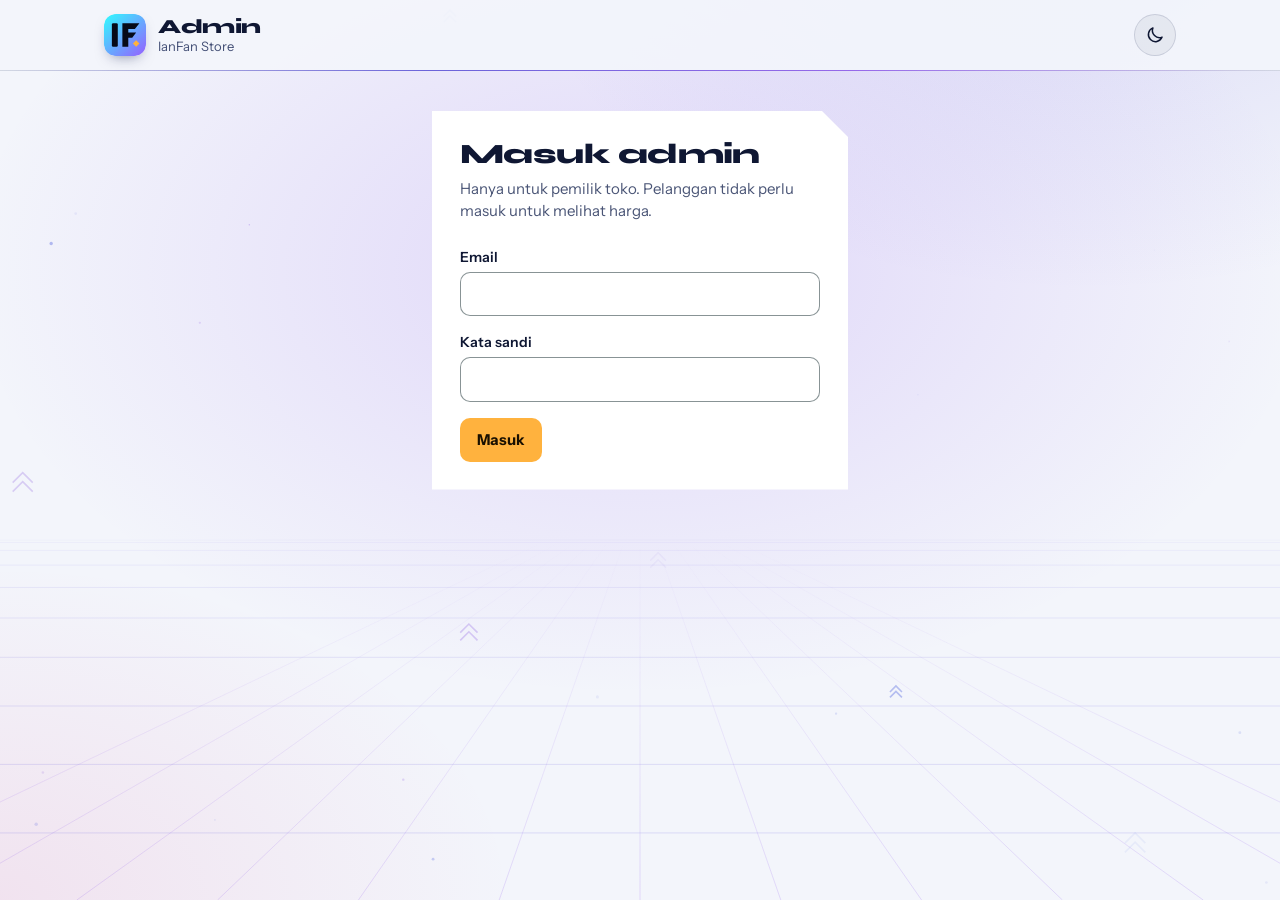
==== commit ab90ddd3: "Perbaiki teks 'null' di dialog Pesan untuk paket satu harga Co-Authored-By: Claude Sonnet 5.5 <norep" ====
--- a/admin/index.html
+++ b/admin/index.html
@@ -12,9 +12,9 @@
 <title>Admin | IanFan Store</title>
 <link rel="preload" href="../assets/fonts/syne-latin-wght-normal.woff2" as="font" type="font/woff2" crossorigin>
 <link rel="preload" href="../assets/fonts/instrument-sans-latin-wght-normal.woff2" as="font" type="font/woff2" crossorigin>
-<script src="../assets/js/lib/tema.js?v=9"></script>
-<link rel="stylesheet" href="../assets/css/style.css?v=9">
-<link rel="stylesheet" href="../assets/css/tema.css?v=9">
+<script src="../assets/js/lib/tema.js?v=10"></script>
+<link rel="stylesheet" href="../assets/css/style.css?v=10">
+<link rel="stylesheet" href="../assets/css/tema.css?v=10">
 </head>
 <body class="halaman-admin">
 <canvas id="latar" aria-hidden="true"></canvas>
@@ -176,12 +176,12 @@
   </form>
 </dialog>
 
-<script src="../assets/js/config/config.js?v=9"></script>
-<script src="../assets/js/lib/util.js?v=9"></script>
-<script src="../assets/js/lib/impor.js?v=9"></script>
+<script src="../assets/js/config/config.js?v=10"></script>
+<script src="../assets/js/lib/util.js?v=10"></script>
+<script src="../assets/js/lib/impor.js?v=10"></script>
 <script src="../assets/js/lib/logo.js?v=1"></script>
-<script src="../assets/js/data/data.js?v=9"></script>
-<script src="../assets/js/lib/latar.js?v=9" defer></script>
-<script src="../assets/js/pages/admin.js?v=9" defer></script>
+<script src="../assets/js/data/data.js?v=10"></script>
+<script src="../assets/js/lib/latar.js?v=10" defer></script>
+<script src="../assets/js/pages/admin.js?v=10" defer></script>
 </body>
 </html>
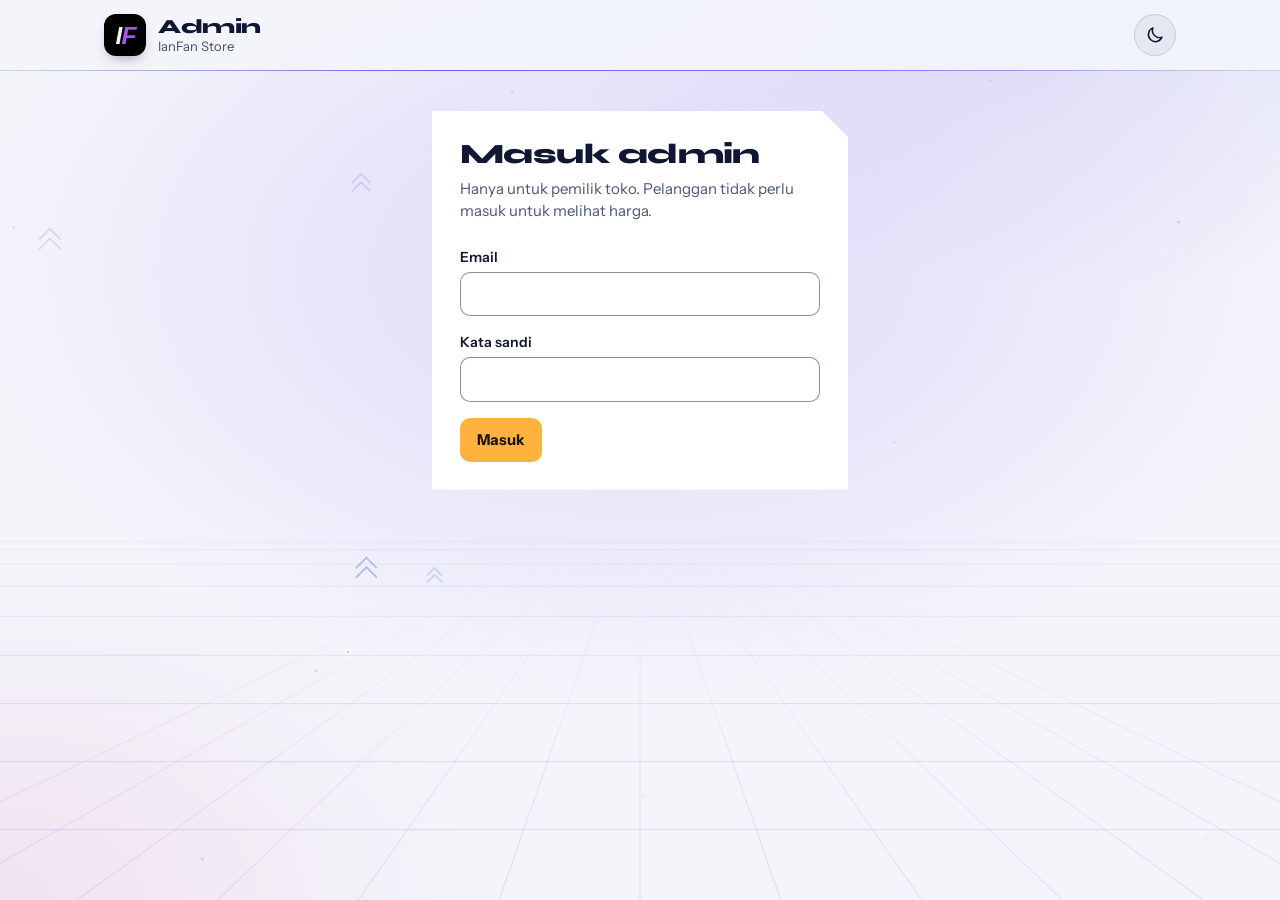
==== commit 6d4e2b7c: "Tambah Turnstile di login admin" ====
--- a/admin/index.html
+++ b/admin/index.html
@@ -15,10 +15,10 @@
 <script src="../assets/js/lib/tema.js?v=10"></script>
 <link rel="stylesheet" href="../assets/css/style.css?v=10">
 <link rel="stylesheet" href="../assets/css/tema.css?v=10">
-</head>
+<script src="https://challenges.cloudflare.com/turnstile/v0/api.js" async defer></script></head>
 <body class="halaman-admin">
 <canvas id="latar" aria-hidden="true"></canvas>
-<a class="lewati" href="#isi">Lewati ke isi</a>
+<a class="lewati" href="#isi">Lewati ke isi  </a>
 
 <header class="kepala">
   <div class="wadah kepala-isi">
@@ -47,7 +47,7 @@
       <form id="form-masuk" novalidate>
         <div class="isian"><label for="email">Email</label><input id="email" type="email" autocomplete="username" required></div>
         <div class="isian"><label for="sandi">Kata sandi</label><input id="sandi" type="password" autocomplete="current-password" required></div>
-        <button class="btn btn--amber" type="submit" id="btn-masuk">Masuk</button>
+        <div class="cf-turnstile" data-sitekey="0x4AAAAAAFnaJ7AKs7PgcK1v"></div>         <button class="btn btn--amber" type="submit" id="btn-masuk">Masuk</button>
         <p class="galat-p" id="galat-masuk" role="alert"></p>
       </form>
     </section>
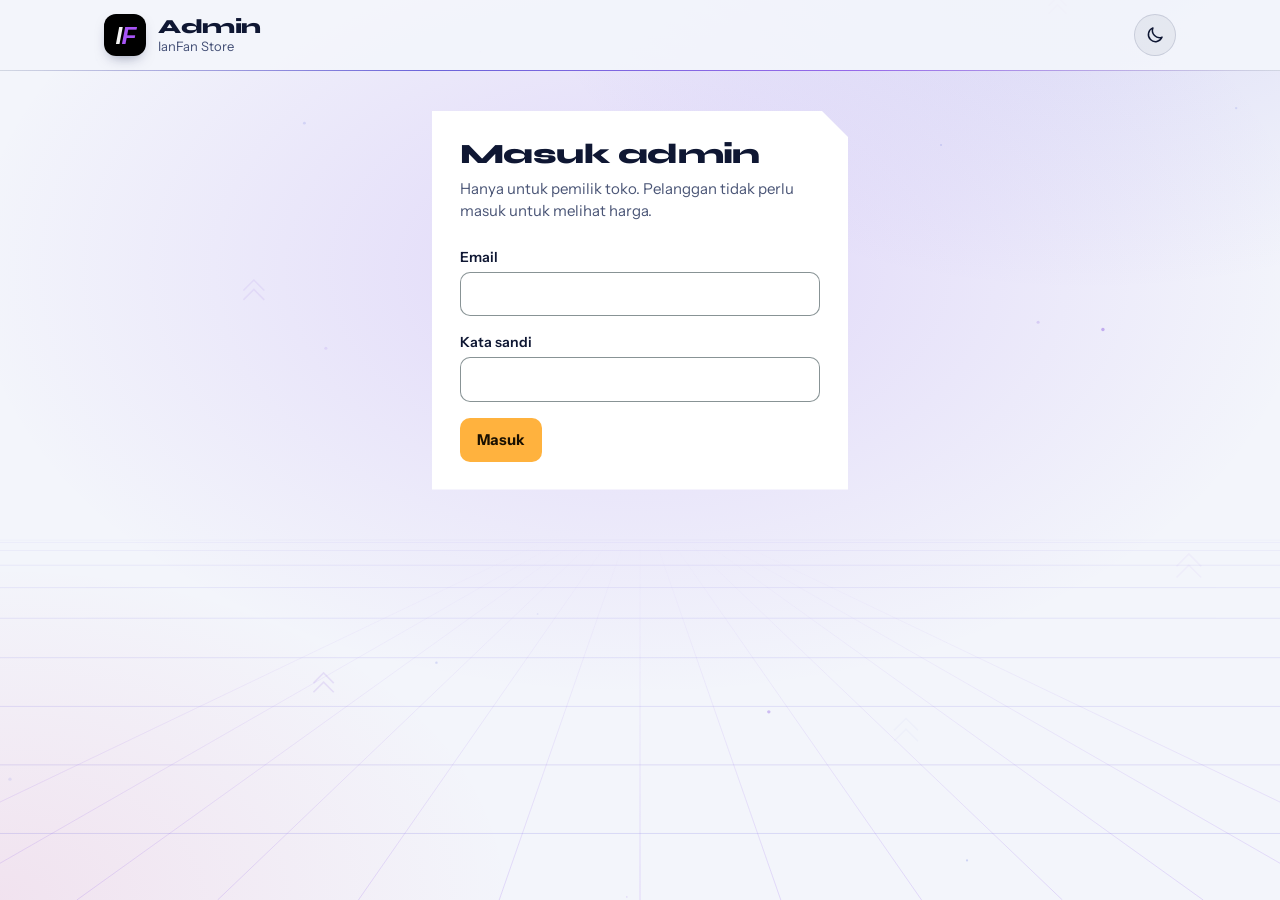
==== commit b47770e1: "Perbaiki glitch render di HP: matikan lapisan fixed berat dan animasi latar di layar sentuh Co-Autho" ====
--- a/admin/index.html
+++ b/admin/index.html
@@ -12,9 +12,9 @@
 <title>Admin | IanFan Store</title>
 <link rel="preload" href="../assets/fonts/syne-latin-wght-normal.woff2" as="font" type="font/woff2" crossorigin>
 <link rel="preload" href="../assets/fonts/instrument-sans-latin-wght-normal.woff2" as="font" type="font/woff2" crossorigin>
-<script src="../assets/js/lib/tema.js?v=10"></script>
-<link rel="stylesheet" href="../assets/css/style.css?v=10">
-<link rel="stylesheet" href="../assets/css/tema.css?v=10">
+<script src="../assets/js/lib/tema.js?v=11"></script>
+<link rel="stylesheet" href="../assets/css/style.css?v=11">
+<link rel="stylesheet" href="../assets/css/tema.css?v=11">
 <script src="https://challenges.cloudflare.com/turnstile/v0/api.js" async defer></script></head>
 <body class="halaman-admin">
 <canvas id="latar" aria-hidden="true"></canvas>
@@ -176,12 +176,12 @@
   </form>
 </dialog>
 
-<script src="../assets/js/config/config.js?v=10"></script>
-<script src="../assets/js/lib/util.js?v=10"></script>
-<script src="../assets/js/lib/impor.js?v=10"></script>
+<script src="../assets/js/config/config.js?v=11"></script>
+<script src="../assets/js/lib/util.js?v=11"></script>
+<script src="../assets/js/lib/impor.js?v=11"></script>
 <script src="../assets/js/lib/logo.js?v=1"></script>
-<script src="../assets/js/data/data.js?v=10"></script>
-<script src="../assets/js/lib/latar.js?v=10" defer></script>
-<script src="../assets/js/pages/admin.js?v=10" defer></script>
+<script src="../assets/js/data/data.js?v=11"></script>
+<script src="../assets/js/lib/latar.js?v=11" defer></script>
+<script src="../assets/js/pages/admin.js?v=11" defer></script>
 </body>
 </html>
--- a/assets/css/tema.css
+++ b/assets/css/tema.css
@@ -33,13 +33,13 @@
 }
 
 body { background: var(--ink); }
-.aura { position: fixed; inset: 0; z-index: -2; pointer-events: none; contain: strict;
+.aura { position: fixed; inset: 0; z-index: -2; pointer-events: none;
   background:
     radial-gradient(60rem 38rem at var(--mx, 50%) var(--my, 30%), rgb(var(--ungu-rgb) / .16), transparent 70%),
     radial-gradient(50rem 30rem at 85% -5%, rgb(var(--neon-rgb) / .12), transparent 70%),
     radial-gradient(46rem 30rem at 0% 100%, rgb(var(--pink-rgb) / .09), transparent 70%),
     var(--ink); }
-#latar { position: fixed; contain: strict; inset: 0; width: 100%; height: 100%; z-index: -1; pointer-events: none; }
+#latar { position: fixed; inset: 0; width: 100%; height: 100%; z-index: -1; pointer-events: none; }
 body::after { /* garis pindai halus + vinyet */
   content: ""; position: fixed; inset: 0; z-index: -1; pointer-events: none;
   background: repeating-linear-gradient(0deg, rgb(var(--tint-rgb) / .018) 0 1px, transparent 1px 3px),
@@ -384,3 +384,13 @@
 .opsi-radio-harga { font-weight: 700; color: var(--neon); white-space: nowrap; }
 .pesan-catatan { margin-top: var(--s-sm); color: var(--redup-d); font-size: .8125rem; }
 .kaki-isi { align-items: center; }
+
+/* HP / layar sentuh: matikan lapisan fixed berat agar tidak ada glitch render (baris dobel/tertimpa saat gulir) */
+@media (hover: none), (pointer: coarse), (max-width: 48rem) {
+  body::after { display: none !important; }
+  .aura { display: none !important; }
+  .chip-bungkus .chip-nav { -webkit-mask-image: none !important; mask-image: none !important; }
+  details.blok { overflow: visible; }
+  details.blok > summary { border-radius: var(--r-besar); }
+  details.blok[open] > summary { border-radius: var(--r-besar) var(--r-besar) 0 0; }
+}
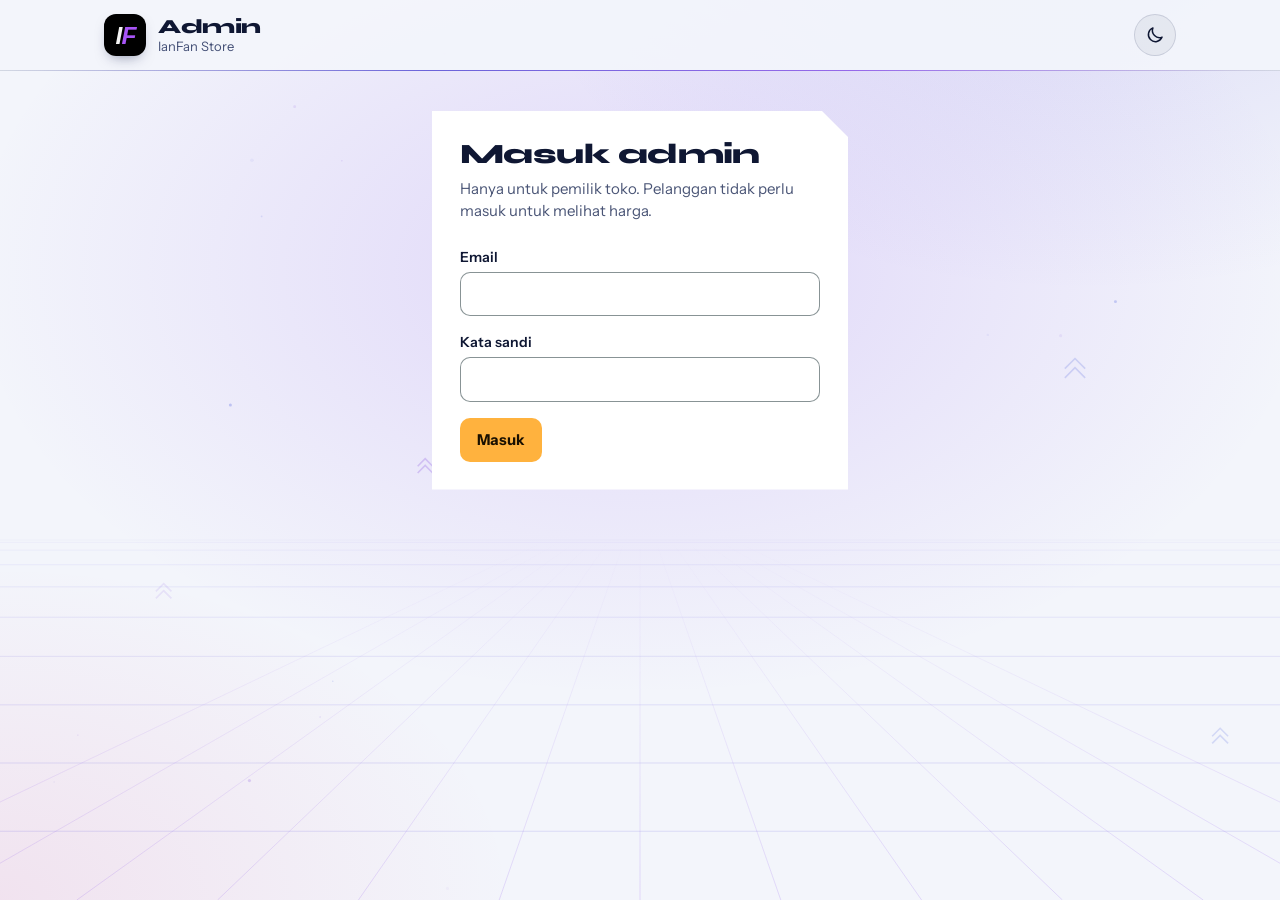
==== commit 3034e561: "Revert b47770e: kembalikan animasi latar di HP Bug ternyata dari Chrome di HP Ian (beres setelah upd" ====
--- a/admin/index.html
+++ b/admin/index.html
@@ -12,9 +12,9 @@
 <title>Admin | IanFan Store</title>
 <link rel="preload" href="../assets/fonts/syne-latin-wght-normal.woff2" as="font" type="font/woff2" crossorigin>
 <link rel="preload" href="../assets/fonts/instrument-sans-latin-wght-normal.woff2" as="font" type="font/woff2" crossorigin>
-<script src="../assets/js/lib/tema.js?v=11"></script>
-<link rel="stylesheet" href="../assets/css/style.css?v=11">
-<link rel="stylesheet" href="../assets/css/tema.css?v=11">
+<script src="../assets/js/lib/tema.js?v=10"></script>
+<link rel="stylesheet" href="../assets/css/style.css?v=10">
+<link rel="stylesheet" href="../assets/css/tema.css?v=10">
 <script src="https://challenges.cloudflare.com/turnstile/v0/api.js" async defer></script></head>
 <body class="halaman-admin">
 <canvas id="latar" aria-hidden="true"></canvas>
@@ -176,12 +176,12 @@
   </form>
 </dialog>
 
-<script src="../assets/js/config/config.js?v=11"></script>
-<script src="../assets/js/lib/util.js?v=11"></script>
-<script src="../assets/js/lib/impor.js?v=11"></script>
+<script src="../assets/js/config/config.js?v=10"></script>
+<script src="../assets/js/lib/util.js?v=10"></script>
+<script src="../assets/js/lib/impor.js?v=10"></script>
 <script src="../assets/js/lib/logo.js?v=1"></script>
-<script src="../assets/js/data/data.js?v=11"></script>
-<script src="../assets/js/lib/latar.js?v=11" defer></script>
-<script src="../assets/js/pages/admin.js?v=11" defer></script>
+<script src="../assets/js/data/data.js?v=10"></script>
+<script src="../assets/js/lib/latar.js?v=10" defer></script>
+<script src="../assets/js/pages/admin.js?v=10" defer></script>
 </body>
 </html>
--- a/assets/css/tema.css
+++ b/assets/css/tema.css
@@ -33,13 +33,13 @@
 }
 
 body { background: var(--ink); }
-.aura { position: fixed; inset: 0; z-index: -2; pointer-events: none;
+.aura { position: fixed; inset: 0; z-index: -2; pointer-events: none; contain: strict;
   background:
     radial-gradient(60rem 38rem at var(--mx, 50%) var(--my, 30%), rgb(var(--ungu-rgb) / .16), transparent 70%),
     radial-gradient(50rem 30rem at 85% -5%, rgb(var(--neon-rgb) / .12), transparent 70%),
     radial-gradient(46rem 30rem at 0% 100%, rgb(var(--pink-rgb) / .09), transparent 70%),
     var(--ink); }
-#latar { position: fixed; inset: 0; width: 100%; height: 100%; z-index: -1; pointer-events: none; }
+#latar { position: fixed; contain: strict; inset: 0; width: 100%; height: 100%; z-index: -1; pointer-events: none; }
 body::after { /* garis pindai halus + vinyet */
   content: ""; position: fixed; inset: 0; z-index: -1; pointer-events: none;
   background: repeating-linear-gradient(0deg, rgb(var(--tint-rgb) / .018) 0 1px, transparent 1px 3px),
@@ -384,13 +384,3 @@
 .opsi-radio-harga { font-weight: 700; color: var(--neon); white-space: nowrap; }
 .pesan-catatan { margin-top: var(--s-sm); color: var(--redup-d); font-size: .8125rem; }
 .kaki-isi { align-items: center; }
-
-/* HP / layar sentuh: matikan lapisan fixed berat agar tidak ada glitch render (baris dobel/tertimpa saat gulir) */
-@media (hover: none), (pointer: coarse), (max-width: 48rem) {
-  body::after { display: none !important; }
-  .aura { display: none !important; }
-  .chip-bungkus .chip-nav { -webkit-mask-image: none !important; mask-image: none !important; }
-  details.blok { overflow: visible; }
-  details.blok > summary { border-radius: var(--r-besar); }
-  details.blok[open] > summary { border-radius: var(--r-besar) var(--r-besar) 0 0; }
-}
